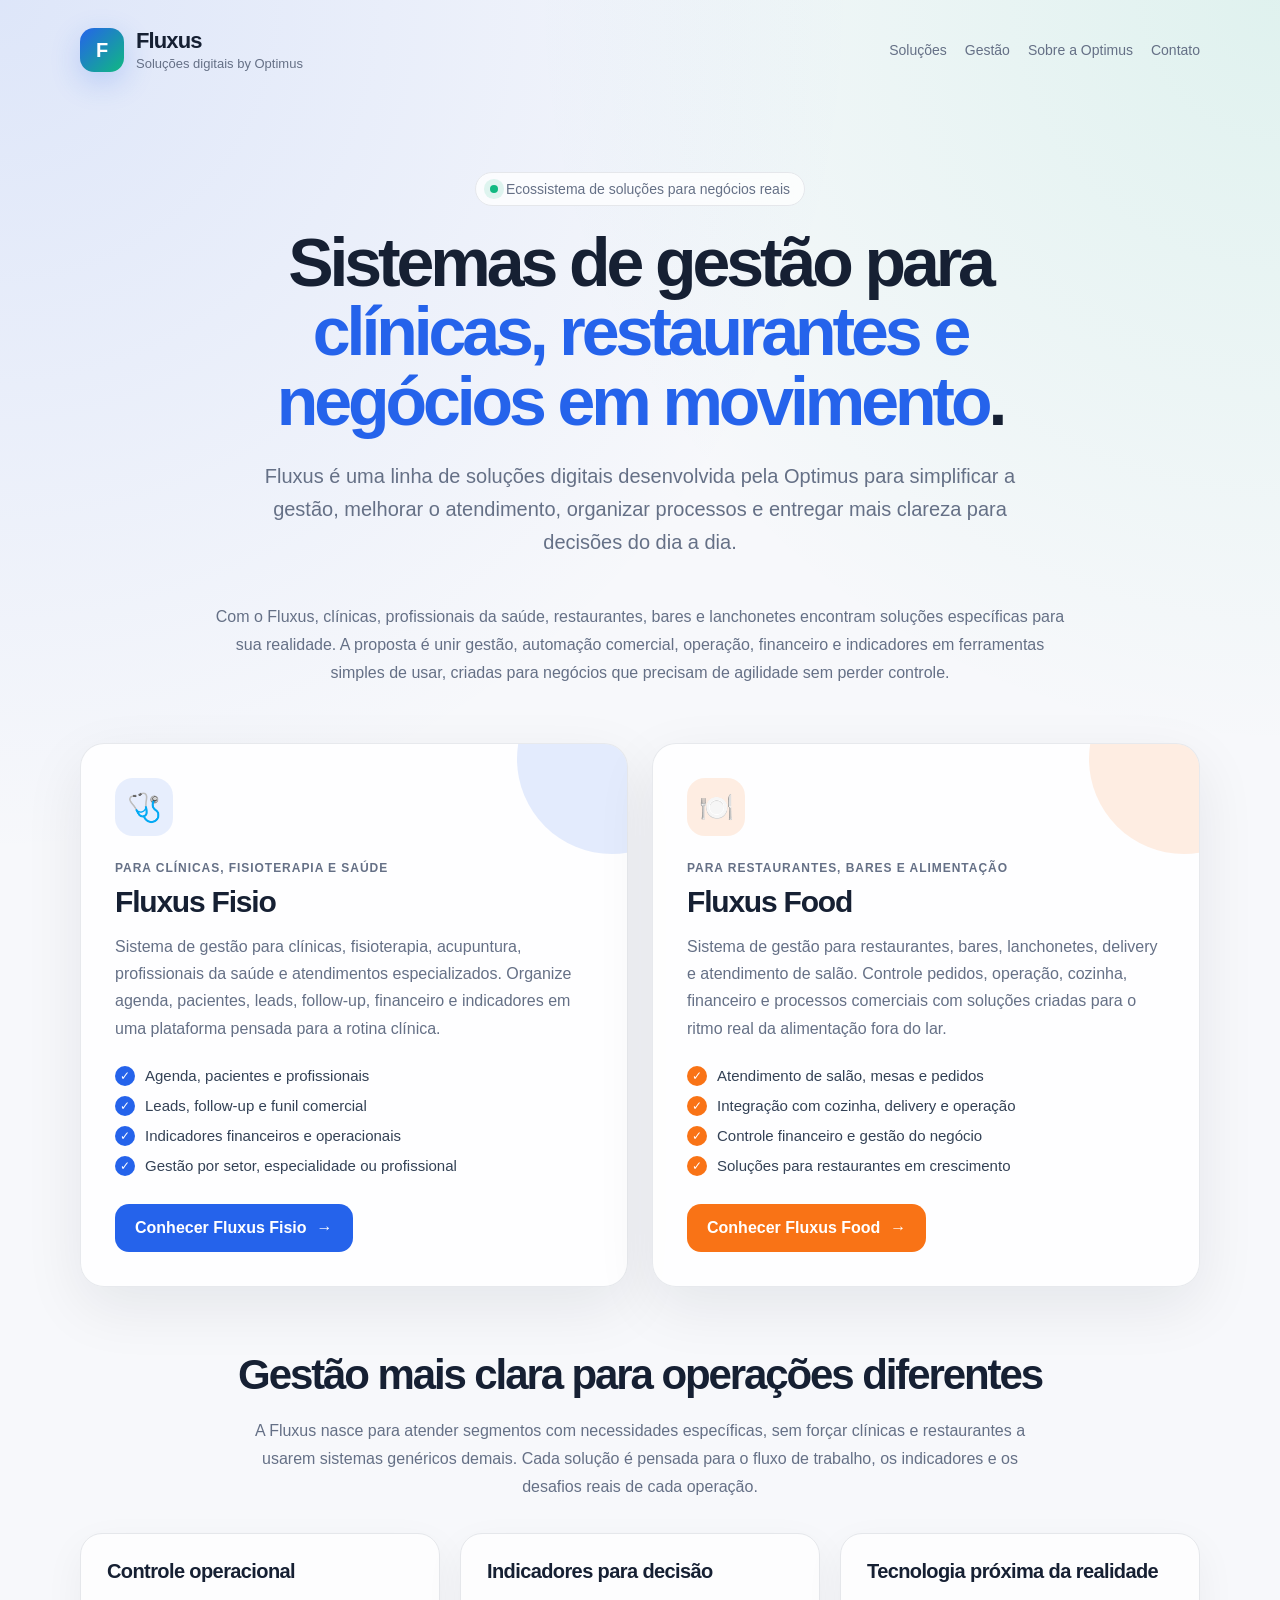
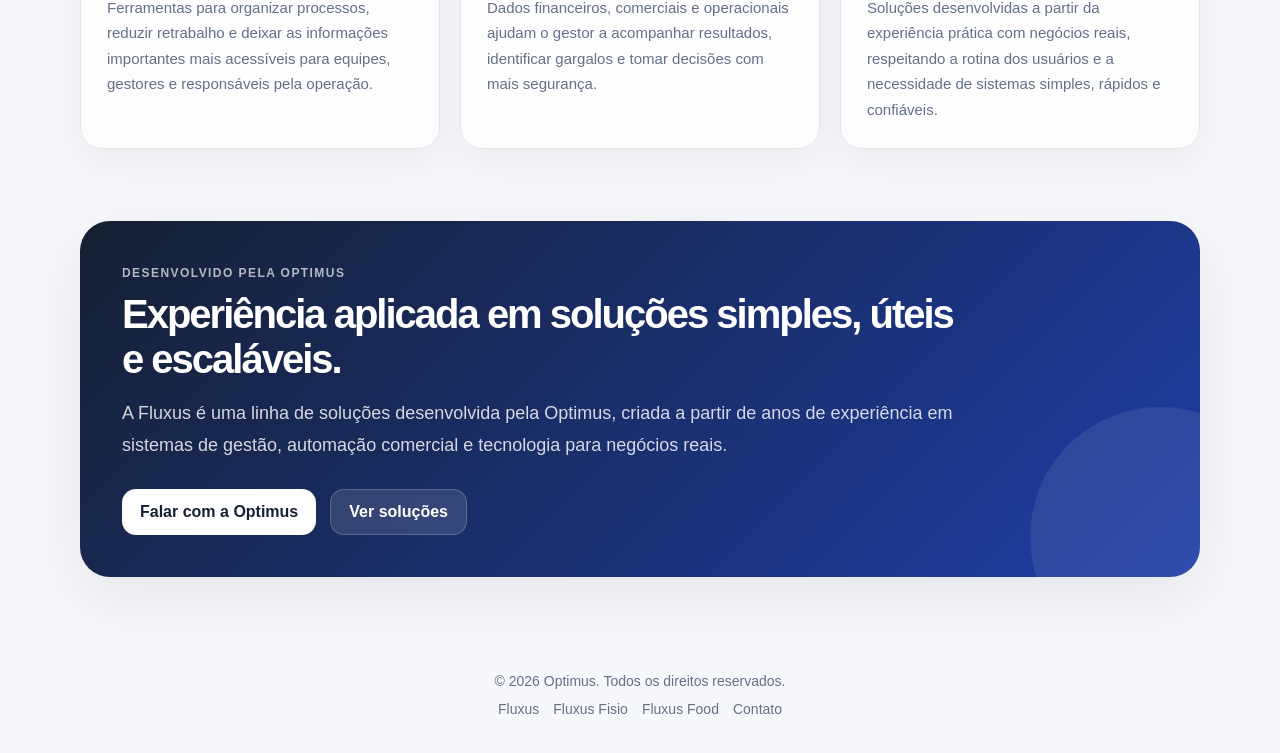
==== index.html @ daccd9c9 "Commit inicial" ====
<!DOCTYPE html>
<html lang="pt-BR">

<head>
    <meta charset="UTF-8" />
    <meta name="viewport" content="width=device-width, initial-scale=1.0" />

    <!-- SEO básico -->
    <title>Fluxus | Sistemas de gestão para clínicas e restaurantes</title>

    <meta name="description"
        content="Fluxus é uma linha de soluções digitais da Optimus para gestão de clínicas, fisioterapia, restaurantes, bares, lanchonetes, atendimento, financeiro e operação." />

    <meta name="keywords"
        content="Fluxus, Optimus, sistema para clínica, sistema para fisioterapia, sistema para restaurante, gestão para clínicas, gestão para restaurantes, software para clínicas, software para restaurantes, automação comercial, sistema de gestão" />

    <meta name="author" content="Optimus" />
    <meta name="robots" content="index, follow, max-image-preview:large" />
    <meta name="googlebot" content="index, follow, max-image-preview:large" />

    <!-- URL canônica -->
    <link rel="canonical" href="https://usefluxus.com.br/" />

    <!-- Idioma/região -->
    <link rel="alternate" hreflang="pt-BR" href="https://usefluxus.com.br/" />
    <link rel="alternate" hreflang="x-default" href="https://usefluxus.com.br/" />

    <!-- Favicons -->
    <link rel="icon" href="/favicon.ico" sizes="any" />
    <link rel="icon" href="/favicon.svg" type="image/svg+xml" />
    <link rel="apple-touch-icon" href="/apple-touch-icon.png" />

    <!-- Performance -->
    <meta name="theme-color" content="#2563eb" />
    <meta name="color-scheme" content="light" />

    <!-- Open Graph / Facebook / WhatsApp / LinkedIn -->
    <meta property="og:type" content="website" />
    <meta property="og:locale" content="pt_BR" />
    <meta property="og:site_name" content="Fluxus" />
    <meta property="og:title" content="Fluxus | Sistemas de gestão para clínicas e restaurantes" />
    <meta property="og:description"
        content="Soluções digitais desenvolvidas pela Optimus para clínicas, fisioterapia, restaurantes e negócios que precisam de controle, agilidade e crescimento." />
    <meta property="og:url" content="https://usefluxus.com.br/" />
    <meta property="og:image" content="https://usefluxus.com.br/assets/fluxus-og.png" />
    <meta property="og:image:alt" content="Fluxus - soluções digitais para gestão de clínicas e restaurantes" />
    <meta property="og:image:width" content="1200" />
    <meta property="og:image:height" content="630" />

    <!-- Twitter/X Card -->
    <meta name="twitter:card" content="summary_large_image" />
    <meta name="twitter:title" content="Fluxus | Gestão para clínicas e restaurantes" />
    <meta name="twitter:description"
        content="Conheça o Fluxus Fisio e o Fluxus Food, soluções digitais da Optimus para gestão, operação, atendimento e controle." />
    <meta name="twitter:image" content="https://usefluxus.com.br/assets/fluxus-og.png" />

    <!-- Dados estruturados: Organization -->
    <script type="application/ld+json">
  {
    "@context": "https://schema.org",
    "@type": "Organization",
    "@id": "https://usefluxus.com.br/#organization",
    "name": "Optimus",
    "alternateName": "Optimus Tecnologia",
    "url": "https://usefluxus.com.br/",
    "logo": "https://usefluxus.com.br/assets/logo-fluxus.png",
    "description": "A Optimus desenvolve soluções digitais de gestão, automação comercial e tecnologia para negócios reais.",
    "brand": {
      "@type": "Brand",
      "name": "Fluxus",
      "url": "https://usefluxus.com.br/"
    },
    "sameAs": [
      "https://optimusinttec.com.br/"
    ],
    "contactPoint": [
      {
        "@type": "ContactPoint",
        "contactType": "Atendimento comercial",
        "email": "contato@optimusinttec.com.br",
        "availableLanguage": ["pt-BR"]
      }
    ]
  }
  </script>

    <!-- Dados estruturados: WebSite -->
    <script type="application/ld+json">
  {
    "@context": "https://schema.org",
    "@type": "WebSite",
    "@id": "https://usefluxus.com.br/#website",
    "name": "Fluxus",
    "url": "https://usefluxus.com.br/",
    "publisher": {
      "@id": "https://usefluxus.com.br/#organization"
    },
    "inLanguage": "pt-BR",
    "description": "Fluxus é uma linha de soluções digitais para gestão de clínicas, fisioterapia, restaurantes e negócios de alimentação."
  }
  </script>

    <!-- Dados estruturados: WebPage -->
    <script type="application/ld+json">
  {
    "@context": "https://schema.org",
    "@type": "WebPage",
    "@id": "https://usefluxus.com.br/#webpage",
    "url": "https://usefluxus.com.br/",
    "name": "Fluxus | Sistemas de gestão para clínicas e restaurantes",
    "isPartOf": {
      "@id": "https://usefluxus.com.br/#website"
    },
    "about": {
      "@id": "https://usefluxus.com.br/#organization"
    },
    "primaryImageOfPage": {
      "@type": "ImageObject",
      "url": "https://usefluxus.com.br/assets/fluxus-og.png"
    },
    "description": "Página principal da Fluxus, linha de soluções digitais da Optimus para clínicas, fisioterapia, restaurantes, bares e lanchonetes.",
    "inLanguage": "pt-BR"
  }
  </script>

    <!-- Dados estruturados: Lista de soluções -->
    <script type="application/ld+json">
  {
    "@context": "https://schema.org",
    "@type": "ItemList",
    "@id": "https://usefluxus.com.br/#solutions",
    "name": "Soluções Fluxus",
    "description": "Soluções digitais da Fluxus para clínicas, profissionais da saúde, restaurantes e negócios de alimentação.",
    "itemListElement": [
      {
        "@type": "ListItem",
        "position": 1,
        "name": "Fluxus Fisio",
        "url": "https://fisio.usefluxus.com.br/",
        "description": "Sistema de gestão para clínicas, fisioterapia, acupuntura, profissionais da saúde, agenda, pacientes, leads e financeiro."
      },
      {
        "@type": "ListItem",
        "position": 2,
        "name": "Fluxus Food",
        "url": "https://food.usefluxus.com.br/",
        "description": "Sistema de gestão para restaurantes, bares, lanchonetes, delivery, atendimento de salão, cozinha, pedidos e financeiro."
      }
    ]
  }
  </script>

    <!-- Dados estruturados: SoftwareApplication / Fluxus Fisio -->
    <script type="application/ld+json">
  {
    "@context": "https://schema.org",
    "@type": "SoftwareApplication",
    "@id": "https://fisio.usefluxus.com.br/#software",
    "name": "Fluxus Fisio",
    "applicationCategory": "BusinessApplication",
    "operatingSystem": "Web",
    "url": "https://fisio.usefluxus.com.br/",
    "description": "Software de gestão para clínicas, fisioterapia, acupuntura, profissionais da saúde, agenda, pacientes, leads, follow-up, financeiro e indicadores.",
    "publisher": {
      "@id": "https://usefluxus.com.br/#organization"
    },
    "offers": {
      "@type": "Offer",
      "category": "SaaS",
      "availability": "https://schema.org/OnlineOnly"
    }
  }
  </script>

    <!-- Dados estruturados: SoftwareApplication / Fluxus Food -->
    <script type="application/ld+json">
  {
    "@context": "https://schema.org",
    "@type": "SoftwareApplication",
    "@id": "https://food.usefluxus.com.br/#software",
    "name": "Fluxus Food",
    "applicationCategory": "BusinessApplication",
    "operatingSystem": "Web",
    "url": "https://food.usefluxus.com.br/",
    "description": "Software de gestão para restaurantes, bares, lanchonetes, delivery, atendimento de salão, pedidos, cozinha, operação e controle financeiro.",
    "publisher": {
      "@id": "https://usefluxus.com.br/#organization"
    },
    "offers": {
      "@type": "Offer",
      "category": "SaaS",
      "availability": "https://schema.org/OnlineOnly"
    }
  }
  </script>

    <!-- Dados estruturados: Breadcrumb -->
    <script type="application/ld+json">
  {
    "@context": "https://schema.org",
    "@type": "BreadcrumbList",
    "@id": "https://usefluxus.com.br/#breadcrumb",
    "itemListElement": [
      {
        "@type": "ListItem",
        "position": 1,
        "name": "Fluxus",
        "item": "https://usefluxus.com.br/"
      }
    ]
  }
  </script>

    <link rel="stylesheet" href="assets/styles.css" />
</head>

<body>
    <a class="skip-link" href="#conteudo-principal">
        Ir para o conteúdo principal
    </a>

    <header class="page">
        <nav class="navbar" aria-label="Menu principal">
            <a href="https://usefluxus.com.br/" class="brand" aria-label="Página inicial Fluxus">
                <div class="brand-mark" aria-hidden="true">F</div>

                <div class="brand-text">
                    <strong>Fluxus</strong>
                    <span>Soluções digitais by Optimus</span>
                </div>
            </a>

            <div class="nav-links">
                <a href="#solucoes">Soluções</a>
                <a href="#gestao">Gestão</a>
                <a href="#optimus">Sobre a Optimus</a>
                <a href="#contato">Contato</a>
            </div>
        </nav>
    </header>

    <main id="conteudo-principal">
        <section class="hero page fade-in" aria-labelledby="titulo-principal">
            <div class="badge">
                <span class="badge-dot" aria-hidden="true"></span>
                Ecossistema de soluções para negócios reais
            </div>

            <h1 id="titulo-principal">
                Sistemas de gestão para <span>clínicas, restaurantes e negócios em movimento</span>.
            </h1>

            <p>
                Fluxus é uma linha de soluções digitais desenvolvida pela Optimus para
                simplificar a gestão, melhorar o atendimento, organizar processos e
                entregar mais clareza para decisões do dia a dia.
            </p>
        </section>

        <section class="page seo-intro" aria-label="Resumo das soluções Fluxus">
            <p>
                Com o Fluxus, clínicas, profissionais da saúde, restaurantes, bares e
                lanchonetes encontram soluções específicas para sua realidade. A proposta
                é unir gestão, automação comercial, operação, financeiro e indicadores em
                ferramentas simples de usar, criadas para negócios que precisam de
                agilidade sem perder controle.
            </p>
        </section>

        <section id="solucoes" class="solutions page" aria-labelledby="titulo-solucoes">
            <h2 id="titulo-solucoes" class="visually-hidden">
                Soluções Fluxus para clínicas e restaurantes
            </h2>

            <article class="solution-card fisio fade-in" aria-labelledby="titulo-fisio">
                <div class="solution-icon" aria-hidden="true">🩺</div>

                <small>Para clínicas, fisioterapia e saúde</small>

                <h2 id="titulo-fisio">Fluxus Fisio</h2>

                <p>
                    Sistema de gestão para clínicas, fisioterapia, acupuntura,
                    profissionais da saúde e atendimentos especializados. Organize
                    agenda, pacientes, leads, follow-up, financeiro e indicadores em uma
                    plataforma pensada para a rotina clínica.
                </p>

                <div class="features" aria-label="Recursos do Fluxus Fisio">
                    <div class="feature">
                        <span class="check" aria-hidden="true">✓</span>
                        Agenda, pacientes e profissionais
                    </div>

                    <div class="feature">
                        <span class="check" aria-hidden="true">✓</span>
                        Leads, follow-up e funil comercial
                    </div>

                    <div class="feature">
                        <span class="check" aria-hidden="true">✓</span>
                        Indicadores financeiros e operacionais
                    </div>

                    <div class="feature">
                        <span class="check" aria-hidden="true">✓</span>
                        Gestão por setor, especialidade ou profissional
                    </div>
                </div>

                <a class="button fisio-button" href="https://fisio.usefluxus.com.br/"
                    aria-label="Conhecer o Fluxus Fisio, sistema de gestão para clínicas">
                    Conhecer Fluxus Fisio
                    <span aria-hidden="true">→</span>
                </a>
            </article>

            <article class="solution-card food fade-in" aria-labelledby="titulo-food">
                <div class="solution-icon" aria-hidden="true">🍽️</div>

                <small>Para restaurantes, bares e alimentação</small>

                <h2 id="titulo-food">Fluxus Food</h2>

                <p>
                    Sistema de gestão para restaurantes, bares, lanchonetes, delivery e
                    atendimento de salão. Controle pedidos, operação, cozinha, financeiro e
                    processos comerciais com soluções criadas para o ritmo real da
                    alimentação fora do lar.
                </p>

                <div class="features" aria-label="Recursos do Fluxus Food">
                    <div class="feature">
                        <span class="check" aria-hidden="true">✓</span>
                        Atendimento de salão, mesas e pedidos
                    </div>

                    <div class="feature">
                        <span class="check" aria-hidden="true">✓</span>
                        Integração com cozinha, delivery e operação
                    </div>

                    <div class="feature">
                        <span class="check" aria-hidden="true">✓</span>
                        Controle financeiro e gestão do negócio
                    </div>

                    <div class="feature">
                        <span class="check" aria-hidden="true">✓</span>
                        Soluções para restaurantes em crescimento
                    </div>
                </div>

                <a class="button food-button" href="https://food.usefluxus.com.br/"
                    aria-label="Conhecer o Fluxus Food, sistema de gestão para restaurantes">
                    Conhecer Fluxus Food
                    <span aria-hidden="true">→</span>
                </a>
            </article>
        </section>

        <section id="gestao" class="content-section page" aria-labelledby="titulo-gestao">
            <h2 id="titulo-gestao" class="section-title">
                Gestão mais clara para operações diferentes
            </h2>

            <p class="section-lead">
                A Fluxus nasce para atender segmentos com necessidades específicas, sem
                forçar clínicas e restaurantes a usarem sistemas genéricos demais. Cada
                solução é pensada para o fluxo de trabalho, os indicadores e os desafios
                reais de cada operação.
            </p>

            <div class="content-grid">
                <article class="content-card fade-in">
                    <h3>Controle operacional</h3>
                    <p>
                        Ferramentas para organizar processos, reduzir retrabalho e deixar as
                        informações importantes mais acessíveis para equipes, gestores e
                        responsáveis pela operação.
                    </p>
                </article>

                <article class="content-card fade-in">
                    <h3>Indicadores para decisão</h3>
                    <p>
                        Dados financeiros, comerciais e operacionais ajudam o gestor a
                        acompanhar resultados, identificar gargalos e tomar decisões com
                        mais segurança.
                    </p>
                </article>

                <article class="content-card fade-in">
                    <h3>Tecnologia próxima da realidade</h3>
                    <p>
                        Soluções desenvolvidas a partir da experiência prática com negócios
                        reais, respeitando a rotina dos usuários e a necessidade de sistemas
                        simples, rápidos e confiáveis.
                    </p>
                </article>
            </div>
        </section>

        <section id="optimus" class="institutional page fade-in" aria-labelledby="titulo-optimus">
            <div class="institutional-content">
                <small>Desenvolvido pela Optimus</small>

                <h2 id="titulo-optimus">
                    Experiência aplicada em soluções simples, úteis e escaláveis.
                </h2>

                <p>
                    A Fluxus é uma linha de soluções desenvolvida pela Optimus, criada a
                    partir de anos de experiência em sistemas de gestão, automação
                    comercial e tecnologia para negócios reais.
                </p>

                <div id="contato" class="contact-strip">
                    <a class="contact-button" href="mailto:contato@optimusinttec.com.br"
                        aria-label="Entrar em contato com a Optimus por e-mail">
                        Falar com a Optimus
                    </a>

                    <a class="contact-button secondary" href="#solucoes" aria-label="Ver soluções Fluxus">
                        Ver soluções
                    </a>
                </div>
            </div>
        </section>
    </main>

    <footer class="page">
        <p>
            © <span id="year">2026</span> Optimus. Todos os direitos reservados.
        </p>

        <nav class="footer-links" aria-label="Links de rodapé">
            <a href="https://usefluxus.com.br/">Fluxus</a>
            <a href="https://fisio.usefluxus.com.br/">Fluxus Fisio</a>
            <a href="https://food.usefluxus.com.br/">Fluxus Food</a>
            <a href="mailto:contato@optimusinttec.com.br">Contato</a>
        </nav>
    </footer>

    <script>
        document.getElementById("year").textContent = new Date().getFullYear();

        const observer = new IntersectionObserver(
            function (entries) {
                entries.forEach(function (entry) {
                    if (entry.isIntersecting) {
                        entry.target.classList.add("visible");
                    }
                });
            },
            {
                threshold: 0.15
            }
        );

        document.querySelectorAll(".fade-in").forEach(function (element) {
            observer.observe(element);
        });
    </script>
</body>

</html>
---- assets/styles.css ----
:root {
    --bg: #f7f8fb;
    --bg-soft: #ffffff;
    --text: #162033;
    --muted: #657086;
    --primary: #2563eb;
    --primary-dark: #1e40af;
    --secondary: #10b981;
    --food: #f97316;
    --border: #e5e7eb;
    --shadow: 0 20px 60px rgba(15, 23, 42, 0.08);
    --radius: 24px;
}

* {
    box-sizing: border-box;
    margin: 0;
    padding: 0;
}

html {
    scroll-behavior: smooth;
}

body {
    min-height: 100vh;
    font-family: Arial, Helvetica, sans-serif;
    background:
        radial-gradient(circle at top left, rgba(37, 99, 235, 0.12), transparent 32%),
        radial-gradient(circle at top right, rgba(16, 185, 129, 0.10), transparent 28%),
        var(--bg);
    color: var(--text);
}

a {
    color: inherit;
    text-decoration: none;
}

img {
    max-width: 100%;
    height: auto;
}

.page {
    width: min(1120px, calc(100% - 32px));
    margin: 0 auto;
}

.skip-link {
    position: absolute;
    top: -100px;
    left: 16px;
    background: var(--primary);
    color: white;
    padding: 10px 14px;
    border-radius: 10px;
    z-index: 100;
    transition: top 0.2s ease;
}

.skip-link:focus {
    top: 16px;
}

header {
    padding: 28px 0;
}

.navbar {
    display: flex;
    align-items: center;
    justify-content: space-between;
    gap: 24px;
}

.brand {
    display: flex;
    align-items: center;
    gap: 12px;
}

.brand-mark {
    width: 44px;
    height: 44px;
    border-radius: 14px;
    background: linear-gradient(135deg, var(--primary), var(--secondary));
    display: grid;
    place-items: center;
    color: white;
    font-weight: 800;
    font-size: 20px;
    box-shadow: 0 10px 30px rgba(37, 99, 235, 0.22);
    flex: 0 0 auto;
}

.brand-text strong {
    display: block;
    font-size: 22px;
    letter-spacing: -0.04em;
}

.brand-text span {
    color: var(--muted);
    font-size: 13px;
}

.nav-links {
    display: flex;
    align-items: center;
    gap: 18px;
    color: var(--muted);
    font-size: 14px;
}

.nav-links a {
    transition: color 0.2s ease;
}

.nav-links a:hover,
.nav-links a:focus {
    color: var(--primary);
}

.hero {
    padding: 72px 0 44px;
    text-align: center;
}

.badge {
    display: inline-flex;
    align-items: center;
    gap: 8px;
    padding: 8px 14px;
    margin-bottom: 22px;
    border: 1px solid var(--border);
    border-radius: 999px;
    background: rgba(255, 255, 255, 0.75);
    color: var(--muted);
    font-size: 14px;
    backdrop-filter: blur(12px);
}

.badge-dot {
    width: 8px;
    height: 8px;
    border-radius: 999px;
    background: var(--secondary);
    box-shadow: 0 0 0 6px rgba(16, 185, 129, 0.12);
}

.hero h1 {
    max-width: 900px;
    margin: 0 auto;
    font-size: clamp(38px, 6vw, 68px);
    line-height: 1.02;
    letter-spacing: -0.06em;
}

.hero h1 span {
    color: var(--primary);
}

.hero p {
    max-width: 760px;
    margin: 24px auto 0;
    color: var(--muted);
    font-size: clamp(17px, 2vw, 20px);
    line-height: 1.65;
}

.seo-intro {
    max-width: 860px;
    margin: 0 auto;
    padding: 0 0 24px;
    text-align: center;
    color: var(--muted);
    line-height: 1.75;
    font-size: 16px;
}

.solutions {
    display: grid;
    grid-template-columns: repeat(2, minmax(0, 1fr));
    gap: 24px;
    padding: 32px 0 64px;
}

.visually-hidden {
    position: absolute;
    left: -9999px;
}

.solution-card {
    position: relative;
    overflow: hidden;
    padding: 34px;
    border-radius: var(--radius);
    background: rgba(255, 255, 255, 0.86);
    border: 1px solid rgba(229, 231, 235, 0.9);
    box-shadow: var(--shadow);
    transition:
        transform 0.25s ease,
        box-shadow 0.25s ease,
        border-color 0.25s ease;
}

.solution-card:hover {
    transform: translateY(-6px);
    box-shadow: 0 26px 70px rgba(15, 23, 42, 0.12);
    border-color: rgba(37, 99, 235, 0.32);
}

.solution-card::after {
    content: "";
    position: absolute;
    top: -80px;
    right: -80px;
    width: 190px;
    height: 190px;
    border-radius: 50%;
    opacity: 0.12;
}

.solution-card.fisio::after {
    background: var(--primary);
}

.solution-card.food::after {
    background: var(--food);
}

.solution-icon {
    width: 58px;
    height: 58px;
    border-radius: 18px;
    display: grid;
    place-items: center;
    font-size: 28px;
    margin-bottom: 22px;
}

.fisio .solution-icon {
    background: rgba(37, 99, 235, 0.10);
}

.food .solution-icon {
    background: rgba(249, 115, 22, 0.12);
}

.solution-card small {
    display: inline-block;
    margin-bottom: 10px;
    color: var(--muted);
    font-weight: 700;
    text-transform: uppercase;
    letter-spacing: 0.08em;
    font-size: 12px;
}

.solution-card h2 {
    font-size: 30px;
    letter-spacing: -0.04em;
    margin-bottom: 14px;
}

.solution-card p {
    color: var(--muted);
    line-height: 1.7;
    font-size: 16px;
    margin-bottom: 24px;
}

.features {
    display: grid;
    gap: 10px;
    margin-bottom: 28px;
}

.feature {
    display: flex;
    align-items: center;
    gap: 10px;
    color: #334155;
    font-size: 15px;
}

.check {
    width: 20px;
    height: 20px;
    border-radius: 999px;
    display: grid;
    place-items: center;
    color: white;
    font-size: 12px;
    flex: 0 0 auto;
}

.fisio .check {
    background: var(--primary);
}

.food .check {
    background: var(--food);
}

.button {
    display: inline-flex;
    align-items: center;
    justify-content: center;
    gap: 10px;
    min-height: 48px;
    padding: 0 20px;
    border-radius: 14px;
    border: none;
    color: white;
    font-weight: 700;
    cursor: pointer;
    transition:
        transform 0.2s ease,
        filter 0.2s ease;
}

.button:hover,
.button:focus {
    transform: translateX(3px);
    filter: brightness(0.96);
}

.button.fisio-button {
    background: var(--primary);
}

.button.food-button {
    background: var(--food);
}

.content-section {
    padding: 0 0 72px;
}

.section-title {
    text-align: center;
    font-size: clamp(28px, 4vw, 42px);
    letter-spacing: -0.05em;
    margin-bottom: 18px;
}

.section-lead {
    max-width: 780px;
    margin: 0 auto 32px;
    text-align: center;
    color: var(--muted);
    line-height: 1.75;
}

.content-grid {
    display: grid;
    grid-template-columns: repeat(3, minmax(0, 1fr));
    gap: 20px;
}

.content-card {
    background: rgba(255, 255, 255, 0.78);
    border: 1px solid var(--border);
    border-radius: 22px;
    padding: 26px;
    box-shadow: 0 14px 40px rgba(15, 23, 42, 0.05);
}

.content-card h3 {
    font-size: 20px;
    letter-spacing: -0.03em;
    margin-bottom: 12px;
}

.content-card p {
    color: var(--muted);
    line-height: 1.7;
    font-size: 15px;
}

.institutional {
    margin-bottom: 72px;
    border-radius: 30px;
    padding: 42px;
    background:
        linear-gradient(135deg, rgba(22, 32, 51, 0.96), rgba(30, 64, 175, 0.92)),
        #162033;
    color: white;
    box-shadow: var(--shadow);
    overflow: hidden;
    position: relative;
}

.institutional::before {
    content: "";
    position: absolute;
    right: -90px;
    bottom: -90px;
    width: 260px;
    height: 260px;
    border-radius: 50%;
    background: rgba(255, 255, 255, 0.08);
}

.institutional-content {
    position: relative;
    max-width: 860px;
}

.institutional small {
    display: inline-block;
    margin-bottom: 12px;
    color: rgba(255, 255, 255, 0.68);
    text-transform: uppercase;
    font-size: 12px;
    letter-spacing: 0.12em;
    font-weight: 700;
}

.institutional h2 {
    font-size: clamp(26px, 4vw, 40px);
    letter-spacing: -0.05em;
    margin-bottom: 16px;
}

.institutional p {
    color: rgba(255, 255, 255, 0.82);
    line-height: 1.75;
    font-size: 18px;
}

.contact-strip {
    margin-top: 28px;
    display: flex;
    flex-wrap: wrap;
    gap: 14px;
}

.contact-button {
    display: inline-flex;
    align-items: center;
    justify-content: center;
    min-height: 46px;
    padding: 0 18px;
    border-radius: 14px;
    background: white;
    color: #162033;
    font-weight: 700;
    transition:
        transform 0.2s ease,
        opacity 0.2s ease;
}

.contact-button:hover,
.contact-button:focus {
    transform: translateY(-2px);
    opacity: 0.92;
}

.contact-button.secondary {
    background: rgba(255, 255, 255, 0.12);
    color: white;
    border: 1px solid rgba(255, 255, 255, 0.20);
}

footer {
    padding: 24px 0 36px;
    color: var(--muted);
    font-size: 14px;
    text-align: center;
}

.footer-links {
    display: flex;
    flex-wrap: wrap;
    justify-content: center;
    gap: 14px;
    margin-top: 12px;
}

.footer-links a {
    color: var(--muted);
}

.footer-links a:hover,
.footer-links a:focus {
    color: var(--primary);
}

.fade-in {
    opacity: 0;
    transform: translateY(18px);
    transition:
        opacity 0.6s ease,
        transform 0.6s ease;
}

.fade-in.visible {
    opacity: 1;
    transform: translateY(0);
}

@media (prefers-reduced-motion: reduce) {
    html {
        scroll-behavior: auto;
    }

    .fade-in {
        opacity: 1;
        transform: none;
        transition: none;
    }

    .solution-card,
    .button,
    .contact-button {
        transition: none;
    }
}

@media (max-width: 900px) {
    .content-grid {
        grid-template-columns: 1fr;
    }
}

@media (max-width: 760px) {
    .navbar {
        align-items: flex-start;
    }

    .nav-links {
        display: none;
    }

    .hero {
        padding-top: 46px;
    }

    .solutions {
        grid-template-columns: 1fr;
        padding-bottom: 44px;
    }

    .solution-card {
        padding: 28px;
    }

    .institutional {
        padding: 32px 26px;
        margin-bottom: 42px;
    }
}
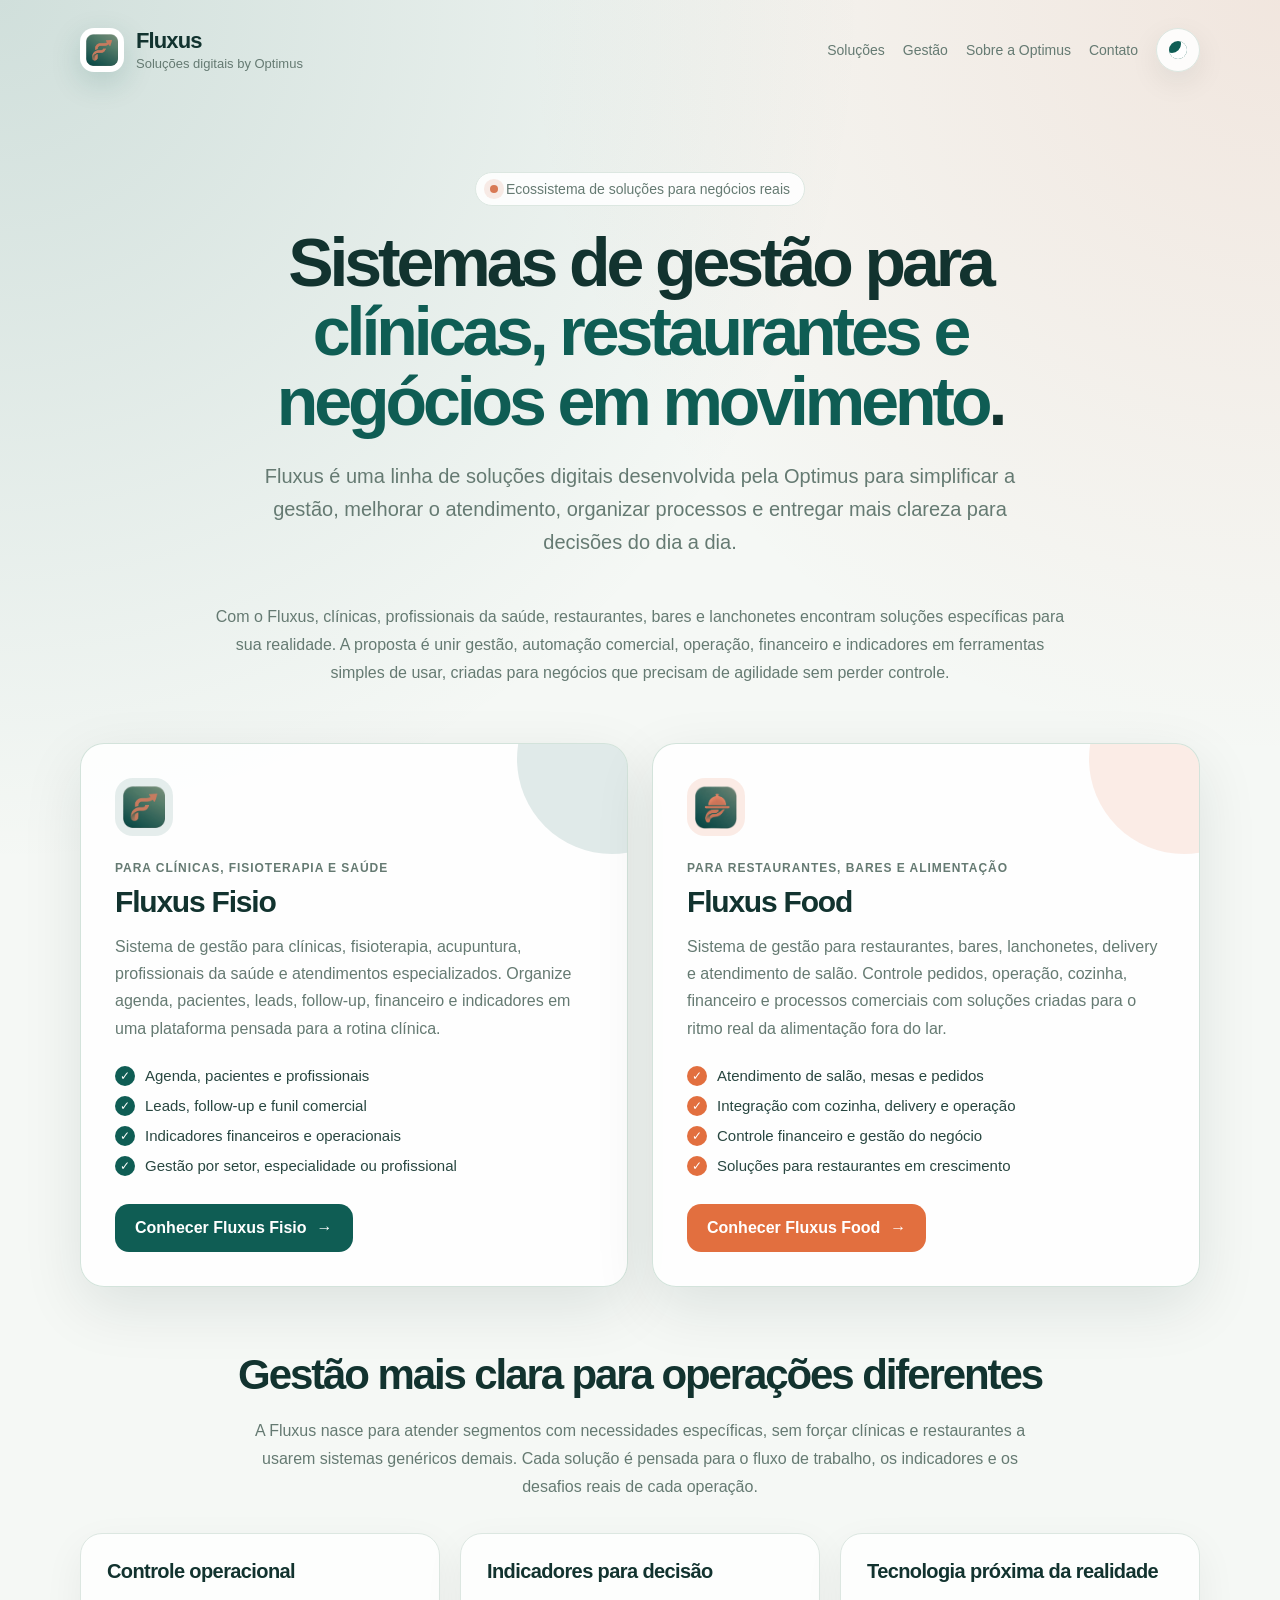
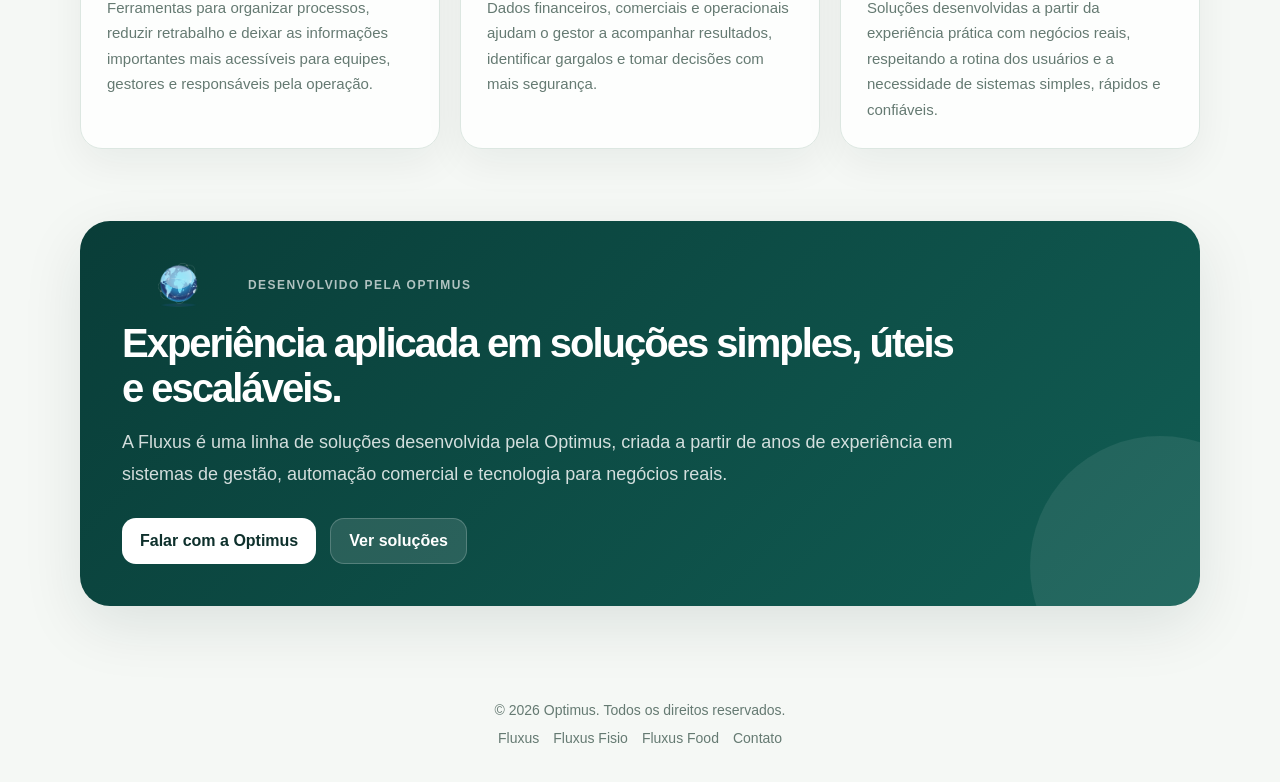
==== commit 18dcea7a: "feat: Tema oficial" ====
--- a/index.html
+++ b/index.html
@@ -19,20 +19,19 @@
     <meta name="googlebot" content="index, follow, max-image-preview:large" />
 
     <!-- URL canônica -->
-    <link rel="canonical" href="https://usefluxus.com.br/" />
+    <link rel="canonical" href="https://www.usefluxus.com.br/" />
 
     <!-- Idioma/região -->
-    <link rel="alternate" hreflang="pt-BR" href="https://usefluxus.com.br/" />
-    <link rel="alternate" hreflang="x-default" href="https://usefluxus.com.br/" />
+    <link rel="alternate" hreflang="pt-BR" href="https://www.usefluxus.com.br/" />
+    <link rel="alternate" hreflang="x-default" href="https://www.usefluxus.com.br/" />
 
     <!-- Favicons -->
-    <link rel="icon" href="/favicon.ico" sizes="any" />
-    <link rel="icon" href="/favicon.svg" type="image/svg+xml" />
-    <link rel="apple-touch-icon" href="/apple-touch-icon.png" />
+    <link rel="icon" href="/assets/favicon.png" sizes="any" />
+    <link rel="apple-touch-icon" href="/assets/apple-touch-icon.png" />
 
     <!-- Performance -->
-    <meta name="theme-color" content="#2563eb" />
-    <meta name="color-scheme" content="light" />
+    <meta name="theme-color" content="#0f5d54" />
+    <meta name="color-scheme" content="light dark" />
 
     <!-- Open Graph / Facebook / WhatsApp / LinkedIn -->
     <meta property="og:type" content="website" />
@@ -41,8 +40,8 @@
     <meta property="og:title" content="Fluxus | Sistemas de gestão para clínicas e restaurantes" />
     <meta property="og:description"
         content="Soluções digitais desenvolvidas pela Optimus para clínicas, fisioterapia, restaurantes e negócios que precisam de controle, agilidade e crescimento." />
-    <meta property="og:url" content="https://usefluxus.com.br/" />
-    <meta property="og:image" content="https://usefluxus.com.br/assets/fluxus-og.png" />
+    <meta property="og:url" content="https://www.usefluxus.com.br/" />
+    <meta property="og:image" content="https://www.usefluxus.com.br/assets/fluxus-og.png" />
     <meta property="og:image:alt" content="Fluxus - soluções digitais para gestão de clínicas e restaurantes" />
     <meta property="og:image:width" content="1200" />
     <meta property="og:image:height" content="630" />
@@ -52,32 +51,32 @@
     <meta name="twitter:title" content="Fluxus | Gestão para clínicas e restaurantes" />
     <meta name="twitter:description"
         content="Conheça o Fluxus Fisio e o Fluxus Food, soluções digitais da Optimus para gestão, operação, atendimento e controle." />
-    <meta name="twitter:image" content="https://usefluxus.com.br/assets/fluxus-og.png" />
+    <meta name="twitter:image" content="https://www.usefluxus.com.br/assets/fluxus-og.png" />
 
     <!-- Dados estruturados: Organization -->
     <script type="application/ld+json">
   {
     "@context": "https://schema.org",
     "@type": "Organization",
-    "@id": "https://usefluxus.com.br/#organization",
+    "@id": "https://www.usefluxus.com.br/#organization",
     "name": "Optimus",
     "alternateName": "Optimus Tecnologia",
-    "url": "https://usefluxus.com.br/",
-    "logo": "https://usefluxus.com.br/assets/logo-fluxus.png",
+    "url": "https://www.usefluxus.com.br/",
+    "logo": "https://www.usefluxus.com.br/assets/fluxus-og.png",
     "description": "A Optimus desenvolve soluções digitais de gestão, automação comercial e tecnologia para negócios reais.",
     "brand": {
       "@type": "Brand",
       "name": "Fluxus",
-      "url": "https://usefluxus.com.br/"
+      "url": "https://www.usefluxus.com.br/"
     },
     "sameAs": [
-      "https://optimusinttec.com.br/"
+      "https://www.optimusinttec.com.br/"
     ],
     "contactPoint": [
       {
         "@type": "ContactPoint",
         "contactType": "Atendimento comercial",
-        "email": "contato@optimusinttec.com.br",
+        "email": "optimus.int.tec@gmail.com",
         "availableLanguage": ["pt-BR"]
       }
     ]
@@ -89,11 +88,11 @@
   {
     "@context": "https://schema.org",
     "@type": "WebSite",
-    "@id": "https://usefluxus.com.br/#website",
+    "@id": "https://www.usefluxus.com.br/#website",
     "name": "Fluxus",
-    "url": "https://usefluxus.com.br/",
+    "url": "https://www.usefluxus.com.br/",
     "publisher": {
-      "@id": "https://usefluxus.com.br/#organization"
+      "@id": "https://www.usefluxus.com.br/#organization"
     },
     "inLanguage": "pt-BR",
     "description": "Fluxus é uma linha de soluções digitais para gestão de clínicas, fisioterapia, restaurantes e negócios de alimentação."
@@ -105,18 +104,18 @@
   {
     "@context": "https://schema.org",
     "@type": "WebPage",
-    "@id": "https://usefluxus.com.br/#webpage",
-    "url": "https://usefluxus.com.br/",
+    "@id": "https://www.usefluxus.com.br/#webpage",
+    "url": "https://www.usefluxus.com.br/",
     "name": "Fluxus | Sistemas de gestão para clínicas e restaurantes",
     "isPartOf": {
-      "@id": "https://usefluxus.com.br/#website"
+      "@id": "https://www.usefluxus.com.br/#website"
     },
     "about": {
-      "@id": "https://usefluxus.com.br/#organization"
+      "@id": "https://www.usefluxus.com.br/#organization"
     },
     "primaryImageOfPage": {
       "@type": "ImageObject",
-      "url": "https://usefluxus.com.br/assets/fluxus-og.png"
+      "url": "https://www.usefluxus.com.br/assets/fluxus-og.png"
     },
     "description": "Página principal da Fluxus, linha de soluções digitais da Optimus para clínicas, fisioterapia, restaurantes, bares e lanchonetes.",
     "inLanguage": "pt-BR"
@@ -128,7 +127,7 @@
   {
     "@context": "https://schema.org",
     "@type": "ItemList",
-    "@id": "https://usefluxus.com.br/#solutions",
+    "@id": "https://www.usefluxus.com.br/#solutions",
     "name": "Soluções Fluxus",
     "description": "Soluções digitais da Fluxus para clínicas, profissionais da saúde, restaurantes e negócios de alimentação.",
     "itemListElement": [
@@ -136,14 +135,16 @@
         "@type": "ListItem",
         "position": 1,
         "name": "Fluxus Fisio",
-        "url": "https://fisio.usefluxus.com.br/",
+        "url": "https://www.fisio.usefluxus.com.br/",
+        "image": "https://www.usefluxus.com.br/assets/fluxus-og.png",
         "description": "Sistema de gestão para clínicas, fisioterapia, acupuntura, profissionais da saúde, agenda, pacientes, leads e financeiro."
       },
       {
         "@type": "ListItem",
         "position": 2,
         "name": "Fluxus Food",
-        "url": "https://food.usefluxus.com.br/",
+        "url": "https://www.food.usefluxus.com.br/",
+        "image": "https://www.usefluxus.com.br/assets/fluxus-food.png",
         "description": "Sistema de gestão para restaurantes, bares, lanchonetes, delivery, atendimento de salão, cozinha, pedidos e financeiro."
       }
     ]
@@ -155,14 +156,15 @@
   {
     "@context": "https://schema.org",
     "@type": "SoftwareApplication",
-    "@id": "https://fisio.usefluxus.com.br/#software",
+    "@id": "https://www.fisio.usefluxus.com.br/#software",
     "name": "Fluxus Fisio",
     "applicationCategory": "BusinessApplication",
     "operatingSystem": "Web",
-    "url": "https://fisio.usefluxus.com.br/",
+    "url": "https://www.fisio.usefluxus.com.br/",
+    "image": "https://www.usefluxus.com.br/assets/fluxus-og.png",
     "description": "Software de gestão para clínicas, fisioterapia, acupuntura, profissionais da saúde, agenda, pacientes, leads, follow-up, financeiro e indicadores.",
     "publisher": {
-      "@id": "https://usefluxus.com.br/#organization"
+      "@id": "https://www.usefluxus.com.br/#organization"
     },
     "offers": {
       "@type": "Offer",
@@ -177,14 +179,15 @@
   {
     "@context": "https://schema.org",
     "@type": "SoftwareApplication",
-    "@id": "https://food.usefluxus.com.br/#software",
+    "@id": "https://www.food.usefluxus.com.br/#software",
     "name": "Fluxus Food",
     "applicationCategory": "BusinessApplication",
     "operatingSystem": "Web",
-    "url": "https://food.usefluxus.com.br/",
+    "url": "https://www.food.usefluxus.com.br/",
+    "image": "https://www.usefluxus.com.br/assets/fluxus-food.png",
     "description": "Software de gestão para restaurantes, bares, lanchonetes, delivery, atendimento de salão, pedidos, cozinha, operação e controle financeiro.",
     "publisher": {
-      "@id": "https://usefluxus.com.br/#organization"
+      "@id": "https://www.usefluxus.com.br/#organization"
     },
     "offers": {
       "@type": "Offer",
@@ -199,17 +202,32 @@
   {
     "@context": "https://schema.org",
     "@type": "BreadcrumbList",
-    "@id": "https://usefluxus.com.br/#breadcrumb",
+    "@id": "https://www.usefluxus.com.br/#breadcrumb",
     "itemListElement": [
       {
         "@type": "ListItem",
         "position": 1,
         "name": "Fluxus",
-        "item": "https://usefluxus.com.br/"
+        "item": "https://www.usefluxus.com.br/"
       }
     ]
   }
   </script>
+
+    <script>
+        (function () {
+            try {
+                var savedTheme = localStorage.getItem("fluxus-theme");
+                var prefersDark = window.matchMedia && window.matchMedia("(prefers-color-scheme: dark)").matches;
+                var theme = savedTheme || (prefersDark ? "dark" : "light");
+
+                document.documentElement.dataset.theme = theme;
+                document.documentElement.style.colorScheme = theme;
+            } catch (error) {
+                document.documentElement.dataset.theme = "light";
+            }
+        })();
+    </script>
 
     <link rel="stylesheet" href="assets/styles.css" />
 </head>
@@ -221,8 +239,10 @@
 
     <header class="page">
         <nav class="navbar" aria-label="Menu principal">
-            <a href="https://usefluxus.com.br/" class="brand" aria-label="Página inicial Fluxus">
-                <div class="brand-mark" aria-hidden="true">F</div>
+            <a href="https://www.usefluxus.com.br/" class="brand" aria-label="Página inicial Fluxus">
+                <div class="brand-mark" aria-hidden="true">
+                    <img src="assets/fluxus-og.png" alt="" />
+                </div>
 
                 <div class="brand-text">
                     <strong>Fluxus</strong>
@@ -230,11 +250,18 @@
                 </div>
             </a>
 
-            <div class="nav-links">
-                <a href="#solucoes">Soluções</a>
-                <a href="#gestao">Gestão</a>
-                <a href="#optimus">Sobre a Optimus</a>
-                <a href="#contato">Contato</a>
+            <div class="nav-actions">
+                <div class="nav-links">
+                    <a href="#solucoes">Soluções</a>
+                    <a href="#gestao">Gestão</a>
+                    <a href="#optimus">Sobre a Optimus</a>
+                    <a href="#contato">Contato</a>
+                </div>
+
+                <button class="theme-toggle" type="button" aria-label="Alternar tema" aria-pressed="false"
+                    data-theme-toggle>
+                    <span class="theme-toggle-icon" aria-hidden="true"></span>
+                </button>
             </div>
         </nav>
     </header>
@@ -273,7 +300,9 @@
             </h2>
 
             <article class="solution-card fisio fade-in" aria-labelledby="titulo-fisio">
-                <div class="solution-icon" aria-hidden="true">🩺</div>
+                <div class="solution-icon" aria-hidden="true">
+                    <img src="assets/fluxus-og.png" alt="" />
+                </div>
 
                 <small>Para clínicas, fisioterapia e saúde</small>
 
@@ -308,7 +337,7 @@
                     </div>
                 </div>
 
-                <a class="button fisio-button" href="https://fisio.usefluxus.com.br/"
+                <a class="button fisio-button" href="https://www.fisio.usefluxus.com.br/"
                     aria-label="Conhecer o Fluxus Fisio, sistema de gestão para clínicas">
                     Conhecer Fluxus Fisio
                     <span aria-hidden="true">→</span>
@@ -316,7 +345,9 @@
             </article>
 
             <article class="solution-card food fade-in" aria-labelledby="titulo-food">
-                <div class="solution-icon" aria-hidden="true">🍽️</div>
+                <div class="solution-icon" aria-hidden="true">
+                    <img src="assets/fluxus-food.png" alt="" />
+                </div>
 
                 <small>Para restaurantes, bares e alimentação</small>
 
@@ -351,7 +382,7 @@
                     </div>
                 </div>
 
-                <a class="button food-button" href="https://food.usefluxus.com.br/"
+                <a class="button food-button" href="https://www.food.usefluxus.com.br/"
                     aria-label="Conhecer o Fluxus Food, sistema de gestão para restaurantes">
                     Conhecer Fluxus Food
                     <span aria-hidden="true">→</span>
@@ -403,7 +434,10 @@
 
         <section id="optimus" class="institutional page fade-in" aria-labelledby="titulo-optimus">
             <div class="institutional-content">
-                <small>Desenvolvido pela Optimus</small>
+                <div class="institutional-brand">
+                    <img src="assets/optimus.png" alt="Optimus" />
+                    <small>Desenvolvido pela Optimus</small>
+                </div>
 
                 <h2 id="titulo-optimus">
                     Experiência aplicada em soluções simples, úteis e escaláveis.
@@ -416,7 +450,7 @@
                 </p>
 
                 <div id="contato" class="contact-strip">
-                    <a class="contact-button" href="mailto:contato@optimusinttec.com.br"
+                    <a class="contact-button" href="mailto:optimus.int.tec@gmail.com"
                         aria-label="Entrar em contato com a Optimus por e-mail">
                         Falar com a Optimus
                     </a>
@@ -435,15 +469,52 @@
         </p>
 
         <nav class="footer-links" aria-label="Links de rodapé">
-            <a href="https://usefluxus.com.br/">Fluxus</a>
-            <a href="https://fisio.usefluxus.com.br/">Fluxus Fisio</a>
-            <a href="https://food.usefluxus.com.br/">Fluxus Food</a>
-            <a href="mailto:contato@optimusinttec.com.br">Contato</a>
+            <a href="https://www.usefluxus.com.br/">Fluxus</a>
+            <a href="https://www.fisio.usefluxus.com.br/">Fluxus Fisio</a>
+            <a href="https://www.food.usefluxus.com.br/">Fluxus Food</a>
+            <a href="mailto:optimus.int.tec@gmail.com">Contato</a>
         </nav>
     </footer>
 
     <script>
         document.getElementById("year").textContent = new Date().getFullYear();
+
+        const themeToggle = document.querySelector("[data-theme-toggle]");
+        const themeColor = document.querySelector('meta[name="theme-color"]');
+        const themeColors = {
+            light: "#0f5d54",
+            dark: "#071f1c"
+        };
+
+        function applyTheme(theme, shouldStore) {
+            document.documentElement.dataset.theme = theme;
+            document.documentElement.style.colorScheme = theme;
+
+            if (themeColor) {
+                themeColor.setAttribute("content", themeColors[theme]);
+            }
+
+            if (themeToggle) {
+                themeToggle.setAttribute("aria-pressed", String(theme === "dark"));
+            }
+
+            if (shouldStore) {
+                try {
+                    localStorage.setItem("fluxus-theme", theme);
+                } catch (error) {
+                    return;
+                }
+            }
+        }
+
+        applyTheme(document.documentElement.dataset.theme || "light", false);
+
+        if (themeToggle) {
+            themeToggle.addEventListener("click", function () {
+                const currentTheme = document.documentElement.dataset.theme === "dark" ? "dark" : "light";
+                applyTheme(currentTheme === "dark" ? "light" : "dark", true);
+            });
+        }
 
         const observer = new IntersectionObserver(
             function (entries) {
--- a/assets/styles.css
+++ b/assets/styles.css
@@ -1,15 +1,60 @@
 :root {
-    --bg: #f7f8fb;
-    --bg-soft: #ffffff;
-    --text: #162033;
-    --muted: #657086;
-    --primary: #2563eb;
-    --primary-dark: #1e40af;
-    --secondary: #10b981;
-    --food: #f97316;
-    --border: #e5e7eb;
-    --shadow: 0 20px 60px rgba(15, 23, 42, 0.08);
+    color-scheme: light;
+    --bg: #f5f8f5;
+    --bg-soft: #fffdf9;
+    --surface: rgba(255, 255, 255, 0.86);
+    --surface-strong: #ffffff;
+    --text: #12332f;
+    --muted: #657a72;
+    --primary: #0f5d54;
+    --primary-dark: #0a413b;
+    --secondary: #d87955;
+    --food: #e26f3f;
+    --border: #dce7e1;
+    --card-border: rgba(207, 224, 216, 0.9);
+    --feature-text: #284640;
+    --button-text: #ffffff;
+    --check-text: #ffffff;
+    --hero-glow-primary: rgba(15, 93, 84, 0.16);
+    --hero-glow-secondary: rgba(216, 121, 85, 0.14);
+    --brand-shadow: 0 10px 30px rgba(15, 93, 84, 0.18);
+    --shadow: 0 20px 60px rgba(7, 39, 35, 0.10);
+    --institutional-start: rgba(9, 61, 56, 0.96);
+    --institutional-end: rgba(18, 96, 86, 0.92);
+    --institutional-solid: #093d38;
+    --icon-bg-fisio: rgba(15, 93, 84, 0.10);
+    --icon-bg-food: rgba(226, 111, 63, 0.13);
+    --contact-text: #0e302c;
     --radius: 24px;
+}
+
+[data-theme="dark"] {
+    color-scheme: dark;
+    --bg: #061d1a;
+    --bg-soft: #0b2925;
+    --surface: rgba(13, 49, 44, 0.84);
+    --surface-strong: #123a35;
+    --text: #edf8f2;
+    --muted: #a8beb6;
+    --primary: #62b6a7;
+    --primary-dark: #8ed0c3;
+    --secondary: #e18b68;
+    --food: #f08a5d;
+    --border: #244943;
+    --card-border: rgba(64, 104, 96, 0.74);
+    --feature-text: #d6e6df;
+    --button-text: #08221f;
+    --check-text: #08221f;
+    --hero-glow-primary: rgba(98, 182, 167, 0.18);
+    --hero-glow-secondary: rgba(225, 139, 104, 0.16);
+    --brand-shadow: 0 10px 32px rgba(0, 0, 0, 0.28);
+    --shadow: 0 22px 70px rgba(0, 0, 0, 0.30);
+    --institutional-start: rgba(8, 34, 31, 0.98);
+    --institutional-end: rgba(14, 66, 59, 0.94);
+    --institutional-solid: #08221f;
+    --icon-bg-fisio: rgba(98, 182, 167, 0.16);
+    --icon-bg-food: rgba(240, 138, 93, 0.16);
+    --contact-text: #08221f;
 }
 
 * {
@@ -26,10 +71,13 @@
     min-height: 100vh;
     font-family: Arial, Helvetica, sans-serif;
     background:
-        radial-gradient(circle at top left, rgba(37, 99, 235, 0.12), transparent 32%),
-        radial-gradient(circle at top right, rgba(16, 185, 129, 0.10), transparent 28%),
+        radial-gradient(circle at top left, var(--hero-glow-primary), transparent 32%),
+        radial-gradient(circle at top right, var(--hero-glow-secondary), transparent 28%),
         var(--bg);
     color: var(--text);
+    transition:
+        background-color 0.25s ease,
+        color 0.25s ease;
 }
 
 a {
@@ -84,14 +132,18 @@
     width: 44px;
     height: 44px;
     border-radius: 14px;
-    background: linear-gradient(135deg, var(--primary), var(--secondary));
+    background: var(--surface-strong);
     display: grid;
     place-items: center;
-    color: white;
-    font-weight: 800;
-    font-size: 20px;
-    box-shadow: 0 10px 30px rgba(37, 99, 235, 0.22);
+    padding: 6px;
+    box-shadow: var(--brand-shadow);
     flex: 0 0 auto;
+}
+
+.brand-mark img {
+    width: 100%;
+    height: 100%;
+    object-fit: contain;
 }
 
 .brand-text strong {
@@ -105,6 +157,12 @@
     font-size: 13px;
 }
 
+.nav-actions {
+    display: flex;
+    align-items: center;
+    gap: 18px;
+}
+
 .nav-links {
     display: flex;
     align-items: center;
@@ -120,6 +178,46 @@
 .nav-links a:hover,
 .nav-links a:focus {
     color: var(--primary);
+}
+
+.theme-toggle {
+    width: 44px;
+    height: 44px;
+    border: 1px solid var(--border);
+    border-radius: 999px;
+    background: var(--surface);
+    display: grid;
+    place-items: center;
+    cursor: pointer;
+    box-shadow: 0 10px 30px rgba(7, 39, 35, 0.08);
+    transition:
+        background 0.2s ease,
+        border-color 0.2s ease,
+        transform 0.2s ease;
+}
+
+.theme-toggle:hover,
+.theme-toggle:focus {
+    transform: translateY(-2px);
+    border-color: var(--primary);
+}
+
+.theme-toggle-icon {
+    width: 18px;
+    height: 18px;
+    border-radius: 999px;
+    background: var(--primary);
+    box-shadow: inset -6px -6px 0 0 var(--surface-strong);
+    transition:
+        background 0.2s ease,
+        box-shadow 0.2s ease,
+        transform 0.2s ease;
+}
+
+[data-theme="dark"] .theme-toggle-icon {
+    background: var(--secondary);
+    box-shadow: 0 0 0 5px rgba(225, 139, 104, 0.16);
+    transform: scale(0.82);
 }
 
 .hero {
@@ -135,7 +233,7 @@
     margin-bottom: 22px;
     border: 1px solid var(--border);
     border-radius: 999px;
-    background: rgba(255, 255, 255, 0.75);
+    background: var(--surface);
     color: var(--muted);
     font-size: 14px;
     backdrop-filter: blur(12px);
@@ -146,7 +244,7 @@
     height: 8px;
     border-radius: 999px;
     background: var(--secondary);
-    box-shadow: 0 0 0 6px rgba(16, 185, 129, 0.12);
+    box-shadow: 0 0 0 6px rgba(216, 121, 85, 0.14);
 }
 
 .hero h1 {
@@ -196,8 +294,8 @@
     overflow: hidden;
     padding: 34px;
     border-radius: var(--radius);
-    background: rgba(255, 255, 255, 0.86);
-    border: 1px solid rgba(229, 231, 235, 0.9);
+    background: var(--surface);
+    border: 1px solid var(--card-border);
     box-shadow: var(--shadow);
     transition:
         transform 0.25s ease,
@@ -207,8 +305,8 @@
 
 .solution-card:hover {
     transform: translateY(-6px);
-    box-shadow: 0 26px 70px rgba(15, 23, 42, 0.12);
-    border-color: rgba(37, 99, 235, 0.32);
+    box-shadow: var(--shadow);
+    border-color: var(--primary);
 }
 
 .solution-card::after {
@@ -236,16 +334,22 @@
     border-radius: 18px;
     display: grid;
     place-items: center;
-    font-size: 28px;
+    padding: 8px;
     margin-bottom: 22px;
 }
 
+.solution-icon img {
+    width: 100%;
+    height: 100%;
+    object-fit: contain;
+}
+
 .fisio .solution-icon {
-    background: rgba(37, 99, 235, 0.10);
+    background: var(--icon-bg-fisio);
 }
 
 .food .solution-icon {
-    background: rgba(249, 115, 22, 0.12);
+    background: var(--icon-bg-food);
 }
 
 .solution-card small {
@@ -281,7 +385,7 @@
     display: flex;
     align-items: center;
     gap: 10px;
-    color: #334155;
+    color: var(--feature-text);
     font-size: 15px;
 }
 
@@ -291,7 +395,7 @@
     border-radius: 999px;
     display: grid;
     place-items: center;
-    color: white;
+    color: var(--check-text);
     font-size: 12px;
     flex: 0 0 auto;
 }
@@ -313,7 +417,7 @@
     padding: 0 20px;
     border-radius: 14px;
     border: none;
-    color: white;
+    color: var(--button-text);
     font-weight: 700;
     cursor: pointer;
     transition:
@@ -361,11 +465,11 @@
 }
 
 .content-card {
-    background: rgba(255, 255, 255, 0.78);
+    background: var(--surface);
     border: 1px solid var(--border);
     border-radius: 22px;
     padding: 26px;
-    box-shadow: 0 14px 40px rgba(15, 23, 42, 0.05);
+    box-shadow: 0 14px 40px rgba(7, 39, 35, 0.06);
 }
 
 .content-card h3 {
@@ -385,8 +489,8 @@
     border-radius: 30px;
     padding: 42px;
     background:
-        linear-gradient(135deg, rgba(22, 32, 51, 0.96), rgba(30, 64, 175, 0.92)),
-        #162033;
+        linear-gradient(135deg, var(--institutional-start), var(--institutional-end)),
+        var(--institutional-solid);
     color: white;
     box-shadow: var(--shadow);
     overflow: hidden;
@@ -409,9 +513,21 @@
     max-width: 860px;
 }
 
+.institutional-brand {
+    display: flex;
+    align-items: center;
+    gap: 14px;
+    margin-bottom: 14px;
+}
+
+.institutional-brand img {
+    width: 112px;
+    max-height: 44px;
+    object-fit: contain;
+}
+
 .institutional small {
     display: inline-block;
-    margin-bottom: 12px;
     color: rgba(255, 255, 255, 0.68);
     text-transform: uppercase;
     font-size: 12px;
@@ -445,8 +561,8 @@
     min-height: 46px;
     padding: 0 18px;
     border-radius: 14px;
-    background: white;
-    color: #162033;
+    background: #ffffff;
+    color: var(--contact-text);
     font-weight: 700;
     transition:
         transform 0.2s ease,
@@ -515,7 +631,9 @@
 
     .solution-card,
     .button,
-    .contact-button {
+    .contact-button,
+    .theme-toggle,
+    .theme-toggle-icon {
         transition: none;
     }
 }
@@ -528,11 +646,15 @@
 
 @media (max-width: 760px) {
     .navbar {
-        align-items: flex-start;
+        align-items: center;
     }
 
     .nav-links {
         display: none;
+    }
+
+    .nav-actions {
+        gap: 0;
     }
 
     .hero {
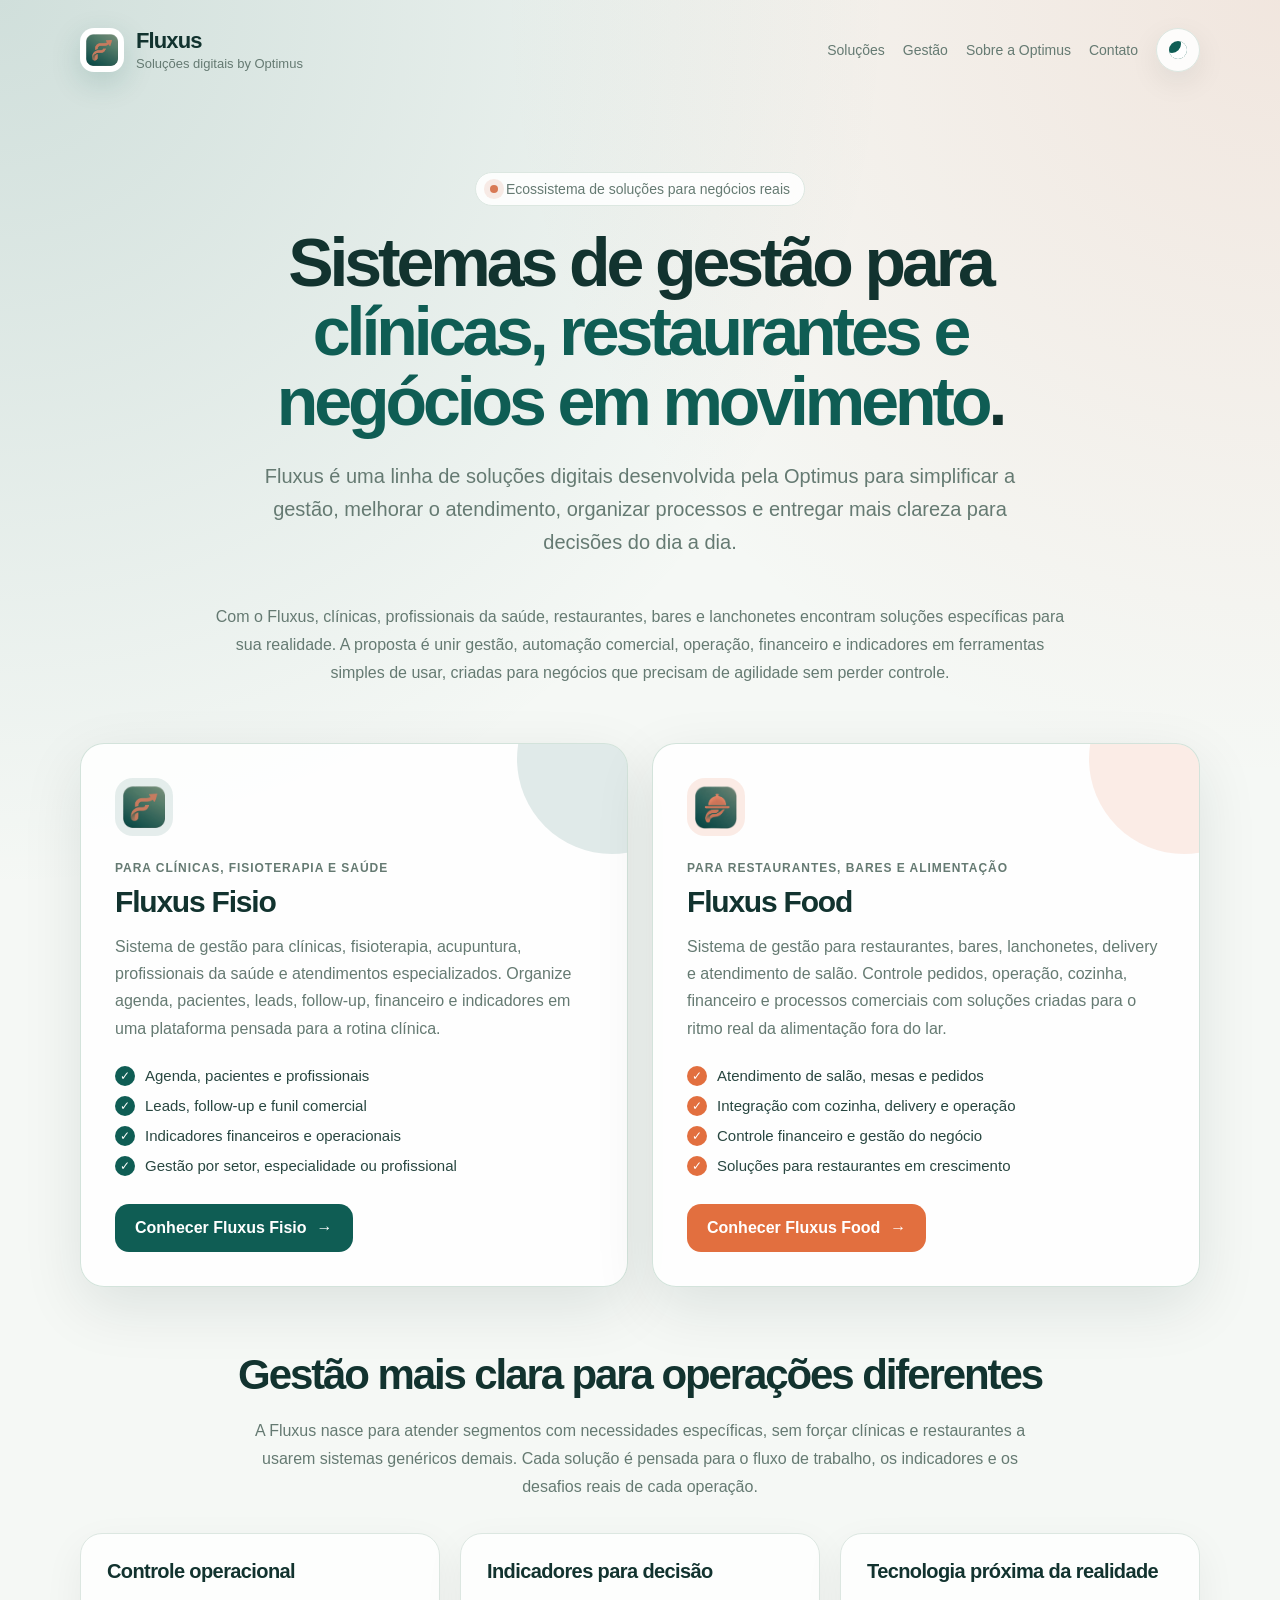
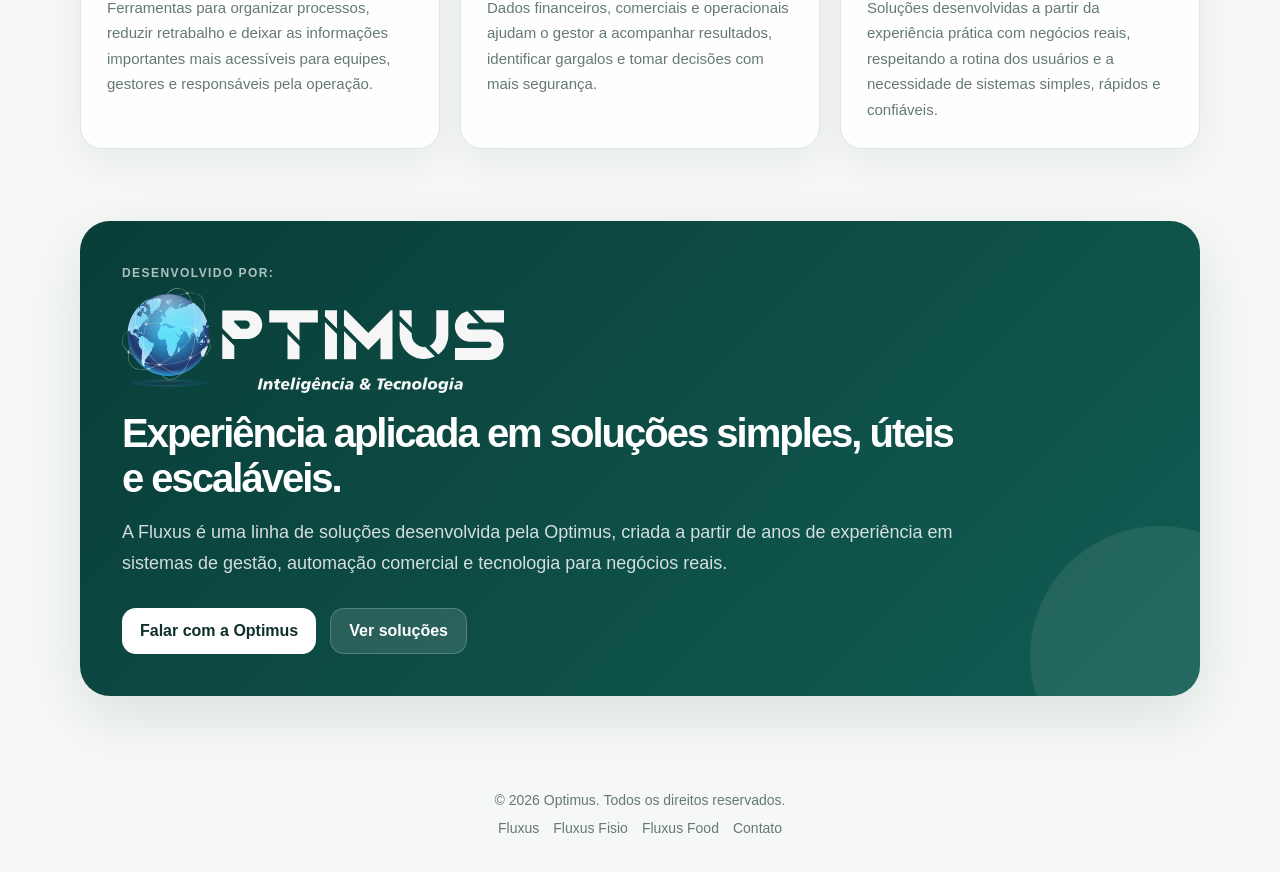
==== commit d2608a53: "fix: Ajustes visuais" ====
--- a/index.html
+++ b/index.html
@@ -434,9 +434,11 @@
 
         <section id="optimus" class="institutional page fade-in" aria-labelledby="titulo-optimus">
             <div class="institutional-content">
+                <small>Desenvolvido por:</small>
                 <div class="institutional-brand">
-                    <img src="assets/optimus.png" alt="Optimus" />
-                    <small>Desenvolvido pela Optimus</small>
+                    <a href="https://www.optimusinttec.com.br/" target="_blank" rel="noopener noreferrer">
+                        <img src="assets/LogoCompleto.svg" alt="Optimus" />
+                    </a>
                 </div>
 
                 <h2 id="titulo-optimus">
@@ -535,4 +537,4 @@
     </script>
 </body>
 
-</html>
+</html>
--- a/assets/styles.css
+++ b/assets/styles.css
@@ -521,8 +521,8 @@
 }
 
 .institutional-brand img {
-    width: 112px;
-    max-height: 44px;
+    width: 382px;
+    max-height: 200px;
     object-fit: contain;
 }
 
@@ -533,6 +533,7 @@
     font-size: 12px;
     letter-spacing: 0.12em;
     font-weight: 700;
+    padding-bottom: 8px;
 }
 
 .institutional h2 {
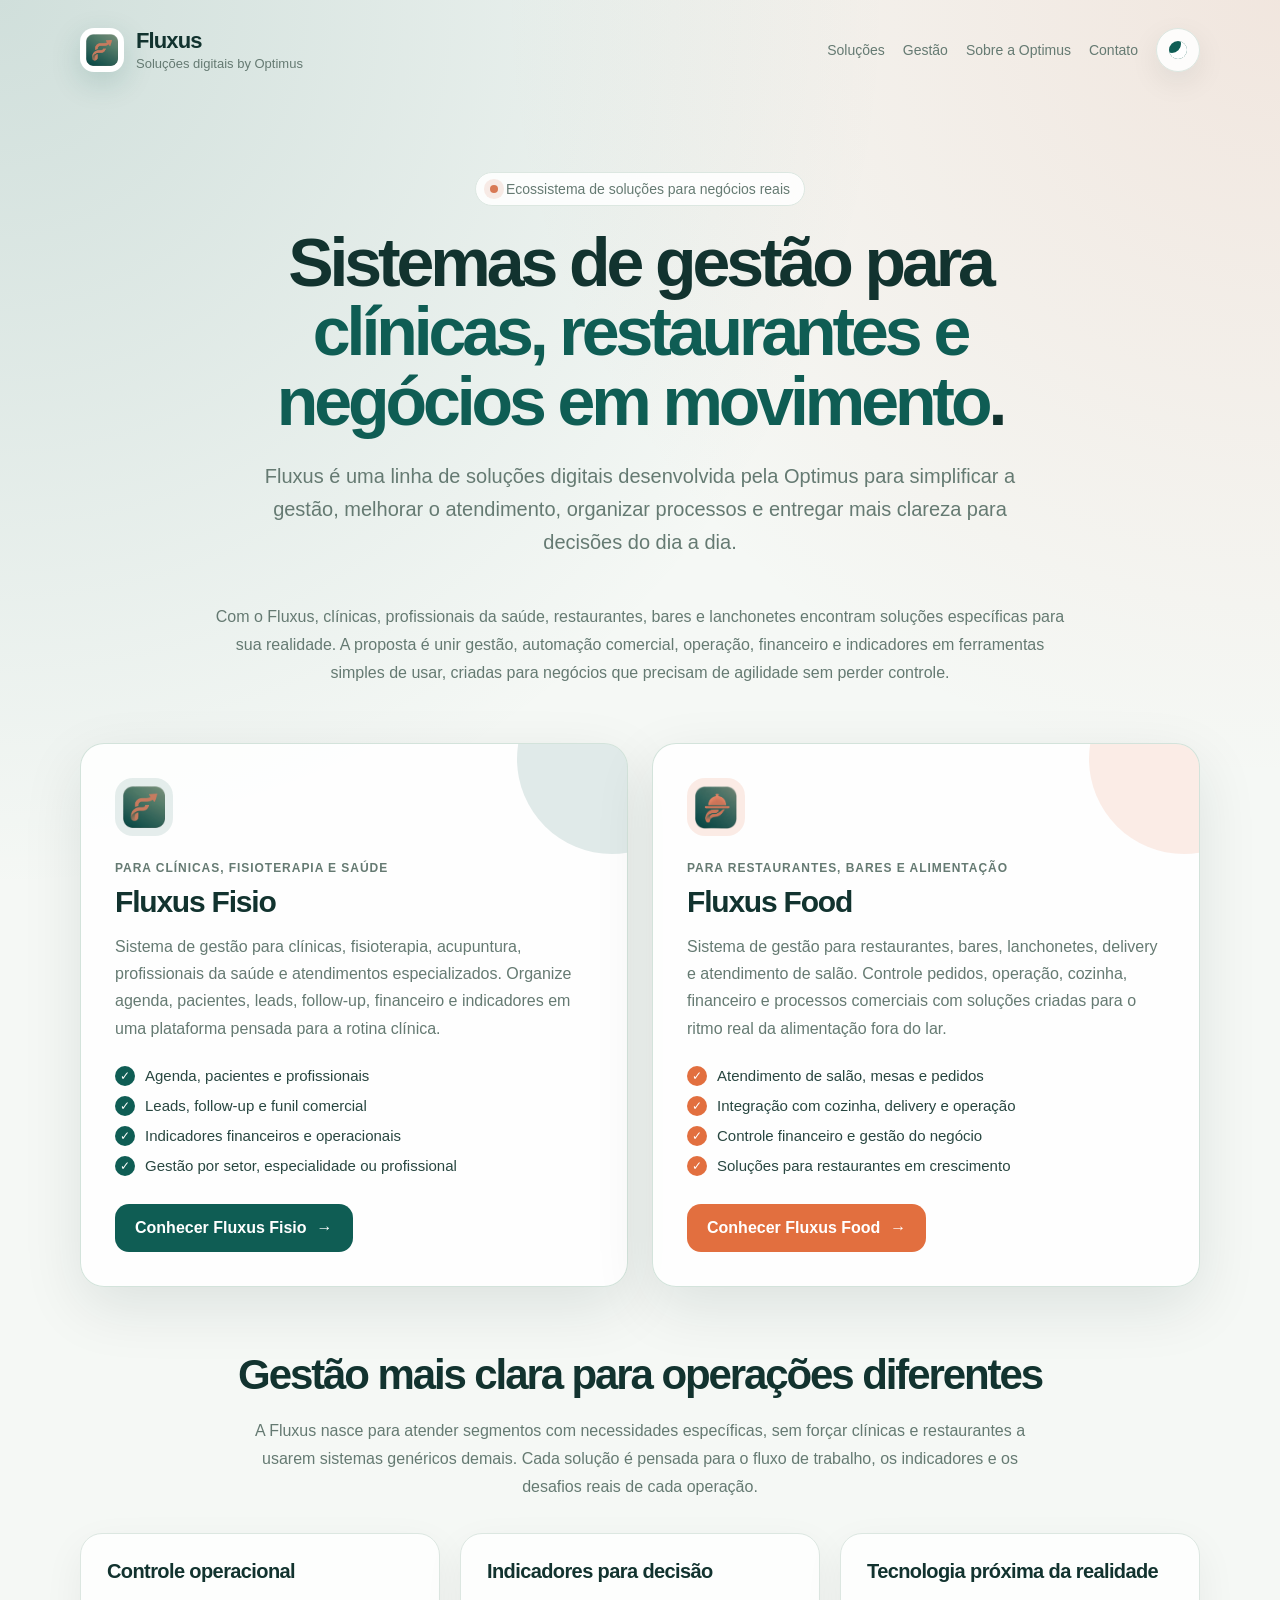
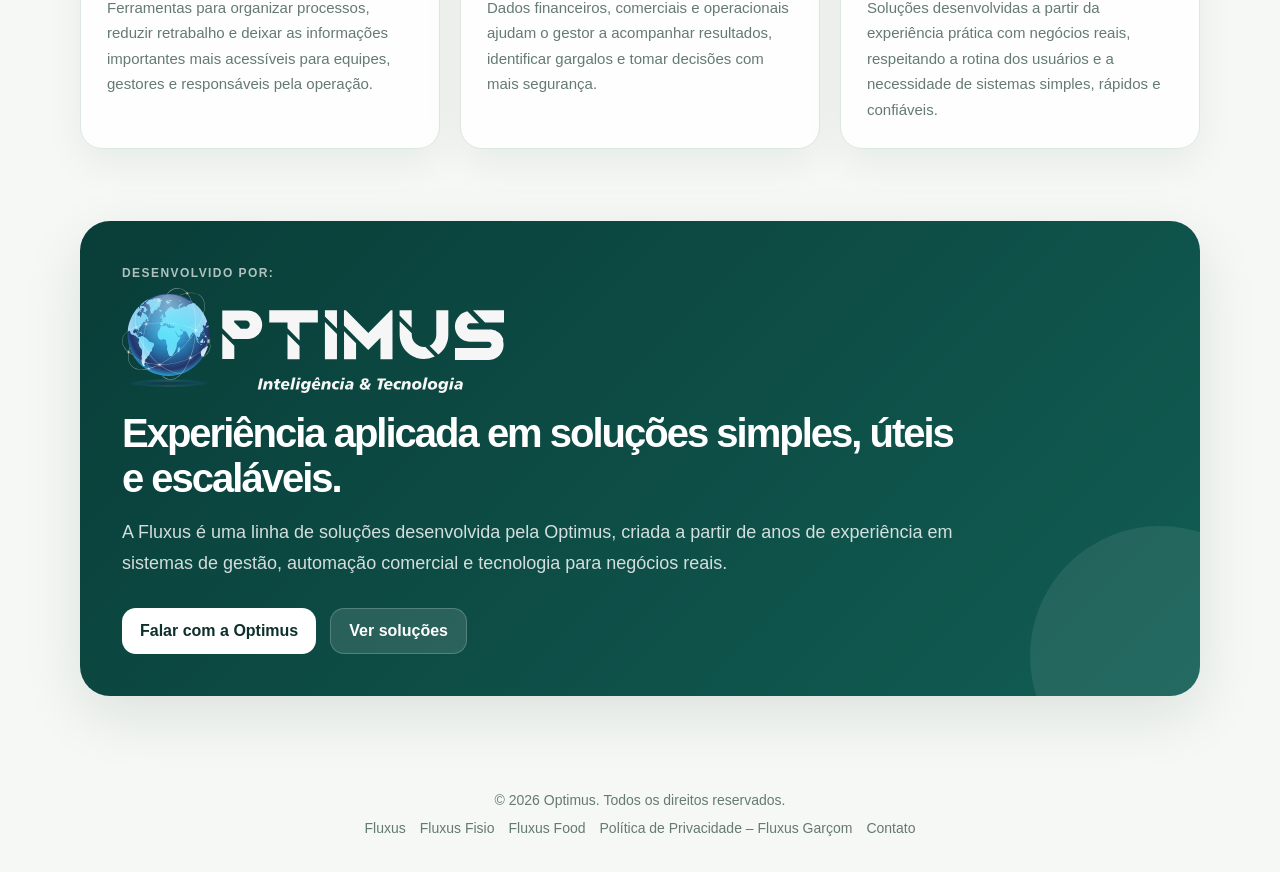
==== commit c2264f8e: "Feat: Politica de privacidade FluxusGarcom" ====
--- a/index.html
+++ b/index.html
@@ -474,6 +474,7 @@
             <a href="https://www.usefluxus.com.br/">Fluxus</a>
             <a href="https://www.fisio.usefluxus.com.br/">Fluxus Fisio</a>
             <a href="https://www.food.usefluxus.com.br/">Fluxus Food</a>
+            <a href="/politica-de-privacidade/fluxus-garcom/">Política de Privacidade – Fluxus Garçom</a>
             <a href="mailto:optimus.int.tec@gmail.com">Contato</a>
         </nav>
     </footer>
@@ -537,4 +538,4 @@
     </script>
 </body>
 
-</html>+</html>
--- a/assets/styles.css
+++ b/assets/styles.css
@@ -606,6 +606,125 @@
     color: var(--primary);
 }
 
+.legal-page {
+    padding: 42px 0 72px;
+}
+
+.legal-document {
+    width: min(900px, 100%);
+    margin: 0 auto;
+    padding: clamp(28px, 5vw, 56px);
+    border: 1px solid var(--card-border);
+    border-radius: var(--radius);
+    background: var(--surface);
+    box-shadow: var(--shadow);
+}
+
+.legal-document header {
+    padding: 0 0 34px;
+    border-bottom: 1px solid var(--border);
+}
+
+.legal-document h1 {
+    max-width: 720px;
+    font-size: clamp(32px, 5vw, 48px);
+    line-height: 1.08;
+    letter-spacing: -0.04em;
+}
+
+.legal-updated {
+    margin-top: 16px;
+    color: var(--muted);
+    font-size: 15px;
+}
+
+.legal-introduction {
+    padding: 34px 0 8px;
+}
+
+.legal-section {
+    padding-top: 34px;
+}
+
+.legal-section h2 {
+    margin-bottom: 16px;
+    color: var(--primary-dark);
+    font-size: clamp(22px, 3vw, 28px);
+    line-height: 1.25;
+    letter-spacing: -0.02em;
+}
+
+.legal-section h3 {
+    margin: 26px 0 12px;
+    color: var(--text);
+    font-size: 19px;
+    line-height: 1.35;
+}
+
+.legal-document p,
+.legal-document li,
+.legal-contact address {
+    font-size: 17px;
+    line-height: 1.75;
+}
+
+.legal-document p + p {
+    margin-top: 16px;
+}
+
+.legal-document ul {
+    margin: 16px 0 0 24px;
+}
+
+.legal-document li + li {
+    margin-top: 8px;
+}
+
+.legal-document a {
+    color: var(--primary);
+    text-decoration: underline;
+    text-decoration-thickness: 1px;
+    text-underline-offset: 3px;
+    overflow-wrap: anywhere;
+}
+
+.legal-document a:hover,
+.legal-document a:focus {
+    color: var(--primary-dark);
+}
+
+.legal-details,
+.legal-contact {
+    margin-top: 18px;
+    padding: 20px;
+    border: 1px solid var(--border);
+    border-radius: 16px;
+    background: var(--bg-soft);
+}
+
+.legal-details p,
+.legal-contact address {
+    font-style: normal;
+}
+
+.legal-details p + p {
+    margin-top: 6px;
+}
+
+.legal-details p {
+    display: grid;
+    grid-template-columns: 250px minmax(0, 1fr);
+    gap: 8px 18px;
+}
+
+.legal-details + p {
+    margin-top: 22px;
+}
+
+.legal-contact address {
+    overflow-wrap: anywhere;
+}
+
 .fade-in {
     opacity: 0;
     transform: translateY(18px);
@@ -675,4 +794,29 @@
         padding: 32px 26px;
         margin-bottom: 42px;
     }
-}
+
+    .legal-page {
+        padding-top: 20px;
+        padding-bottom: 48px;
+    }
+
+    .legal-document {
+        border-radius: 18px;
+    }
+
+    .legal-document p,
+    .legal-document li,
+    .legal-contact address {
+        font-size: 16px;
+        line-height: 1.7;
+    }
+
+    .legal-details p {
+        display: block;
+    }
+
+    .legal-details p strong {
+        display: block;
+        margin-bottom: 2px;
+    }
+}
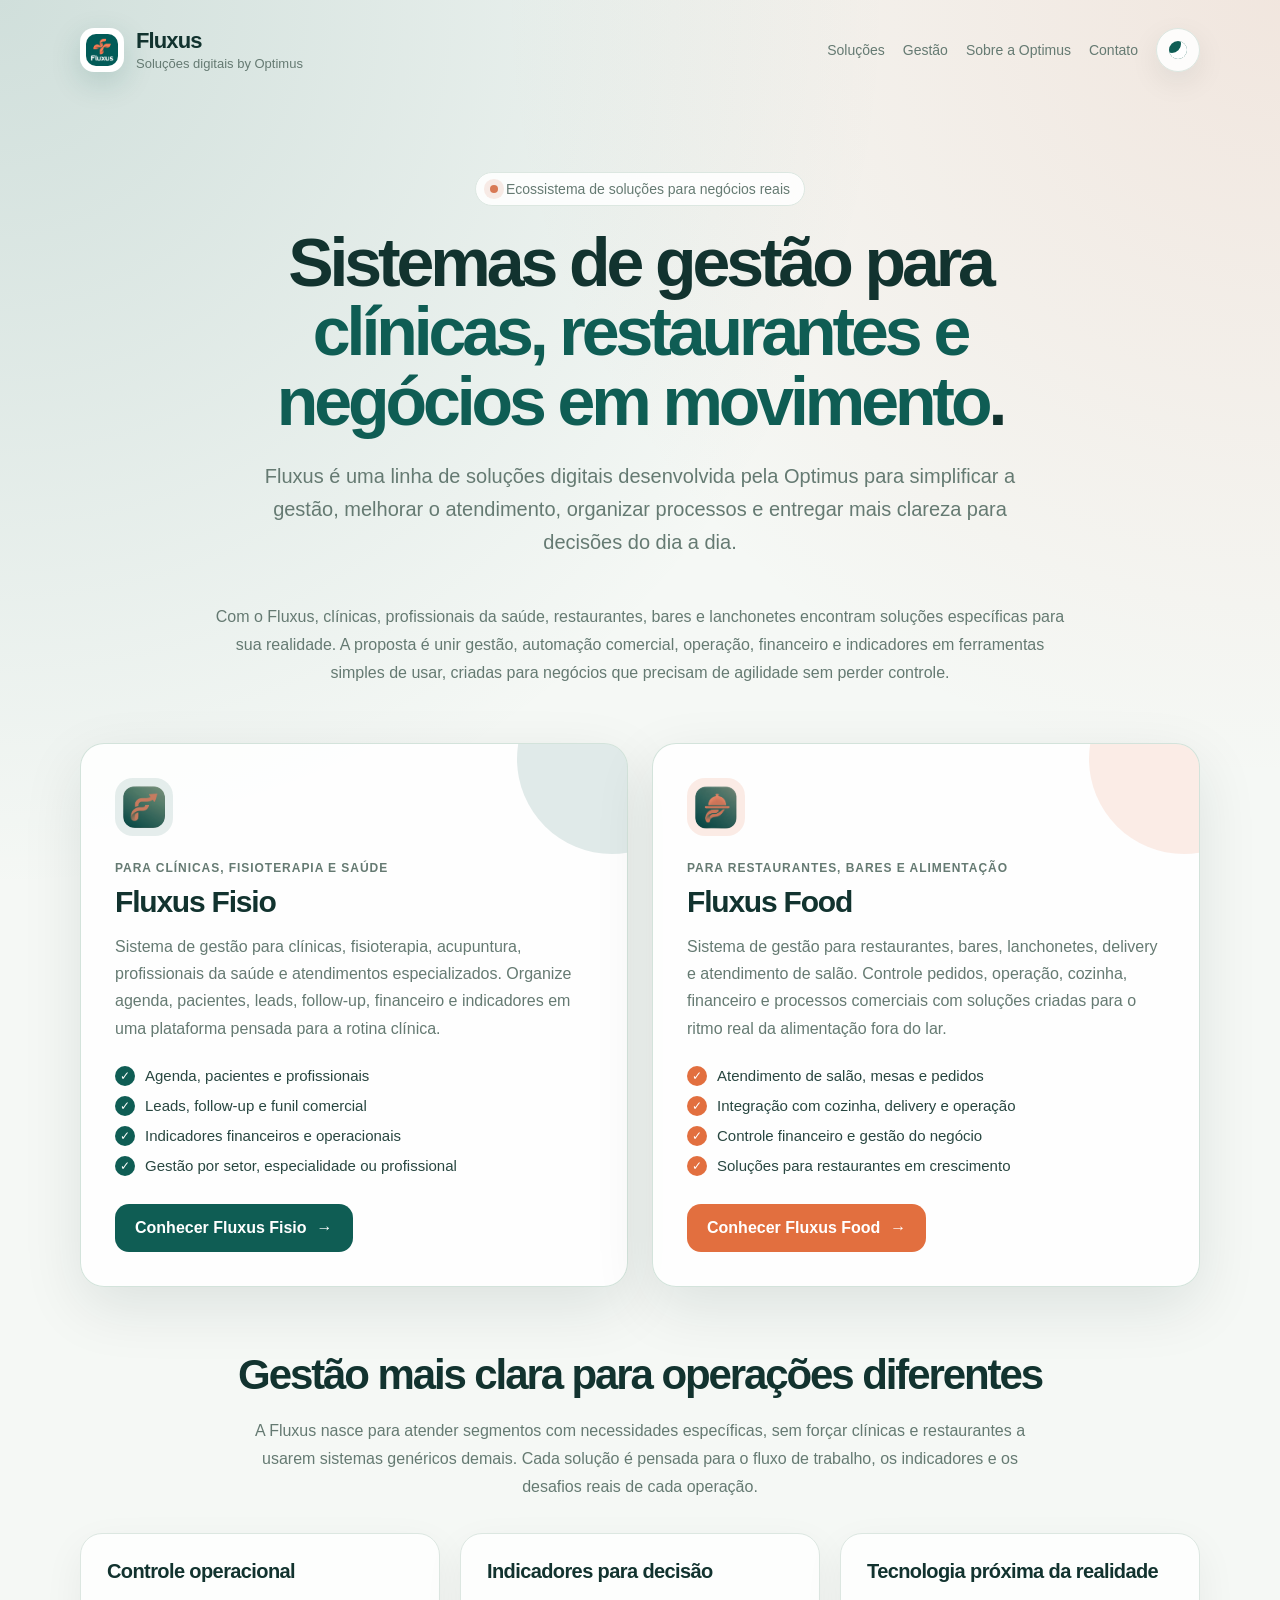
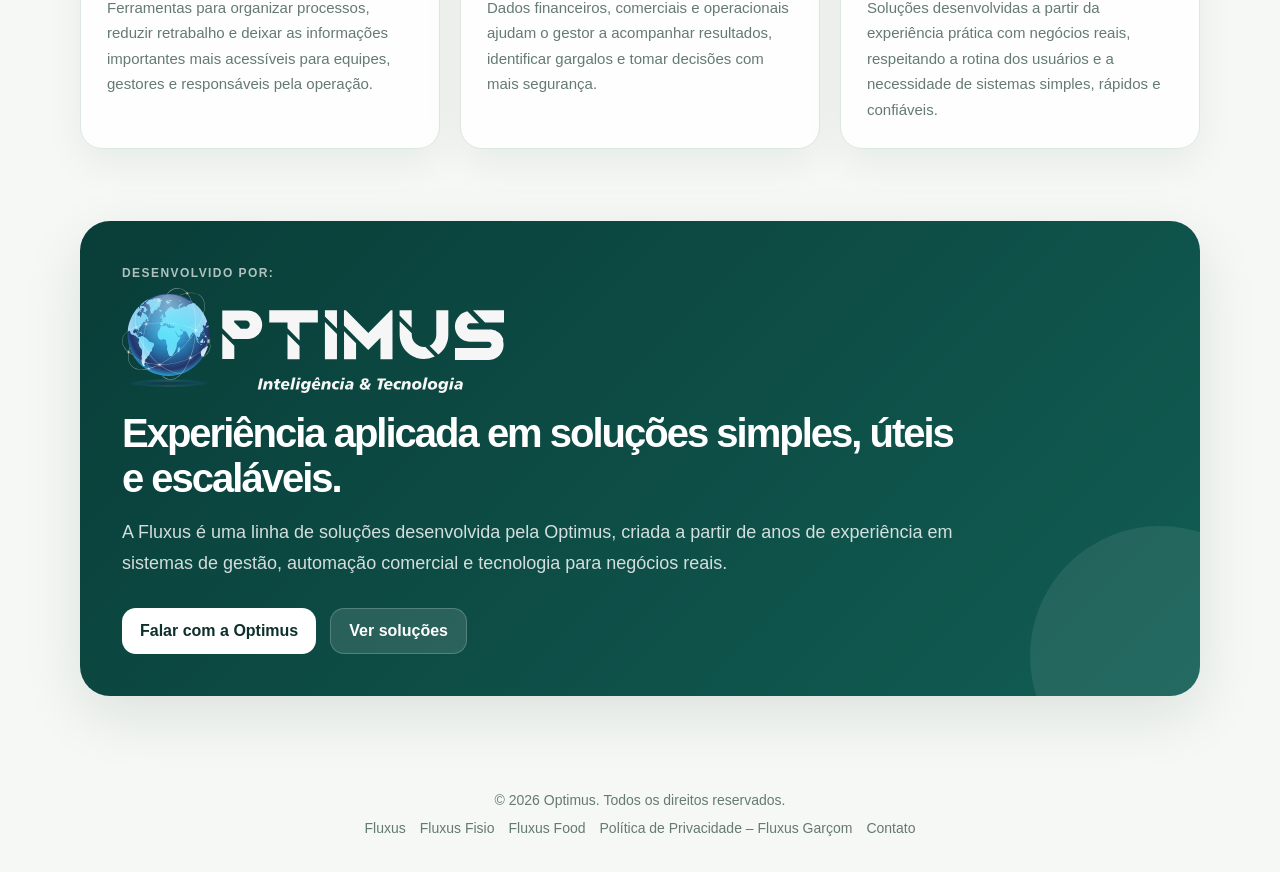
==== commit 7c759066: "Feat: Identidade visual consolidada" ====
--- a/index.html
+++ b/index.html
@@ -136,7 +136,7 @@
         "position": 1,
         "name": "Fluxus Fisio",
         "url": "https://www.fisio.usefluxus.com.br/",
-        "image": "https://www.usefluxus.com.br/assets/fluxus-og.png",
+        "image": "https://www.usefluxus.com.br/assets/products/fluxus-fisio.png",
         "description": "Sistema de gestão para clínicas, fisioterapia, acupuntura, profissionais da saúde, agenda, pacientes, leads e financeiro."
       },
       {
@@ -144,7 +144,7 @@
         "position": 2,
         "name": "Fluxus Food",
         "url": "https://www.food.usefluxus.com.br/",
-        "image": "https://www.usefluxus.com.br/assets/fluxus-food.png",
+        "image": "https://www.usefluxus.com.br/assets/products/fluxus-food.png",
         "description": "Sistema de gestão para restaurantes, bares, lanchonetes, delivery, atendimento de salão, cozinha, pedidos e financeiro."
       }
     ]
@@ -161,7 +161,7 @@
     "applicationCategory": "BusinessApplication",
     "operatingSystem": "Web",
     "url": "https://www.fisio.usefluxus.com.br/",
-    "image": "https://www.usefluxus.com.br/assets/fluxus-og.png",
+    "image": "https://www.usefluxus.com.br/assets/products/fluxus-fisio.png",
     "description": "Software de gestão para clínicas, fisioterapia, acupuntura, profissionais da saúde, agenda, pacientes, leads, follow-up, financeiro e indicadores.",
     "publisher": {
       "@id": "https://www.usefluxus.com.br/#organization"
@@ -184,7 +184,7 @@
     "applicationCategory": "BusinessApplication",
     "operatingSystem": "Web",
     "url": "https://www.food.usefluxus.com.br/",
-    "image": "https://www.usefluxus.com.br/assets/fluxus-food.png",
+    "image": "https://www.usefluxus.com.br/assets/products/fluxus-food.png",
     "description": "Software de gestão para restaurantes, bares, lanchonetes, delivery, atendimento de salão, pedidos, cozinha, operação e controle financeiro.",
     "publisher": {
       "@id": "https://www.usefluxus.com.br/#organization"
@@ -240,8 +240,8 @@
     <header class="page">
         <nav class="navbar" aria-label="Menu principal">
             <a href="https://www.usefluxus.com.br/" class="brand" aria-label="Página inicial Fluxus">
-                <div class="brand-mark" aria-hidden="true">
-                    <img src="assets/fluxus-og.png" alt="" />
+                <div class="brand-mark">
+                    <img src="assets/brand/fluxus.png" alt="Fluxus" />
                 </div>
 
                 <div class="brand-text">
@@ -300,8 +300,8 @@
             </h2>
 
             <article class="solution-card fisio fade-in" aria-labelledby="titulo-fisio">
-                <div class="solution-icon" aria-hidden="true">
-                    <img src="assets/fluxus-og.png" alt="" />
+                <div class="solution-icon">
+                    <img src="assets/products/fluxus-fisio.png" alt="Fluxus Fisio" />
                 </div>
 
                 <small>Para clínicas, fisioterapia e saúde</small>
@@ -345,8 +345,8 @@
             </article>
 
             <article class="solution-card food fade-in" aria-labelledby="titulo-food">
-                <div class="solution-icon" aria-hidden="true">
-                    <img src="assets/fluxus-food.png" alt="" />
+                <div class="solution-icon">
+                    <img src="assets/products/fluxus-food.png" alt="Fluxus Food" />
                 </div>
 
                 <small>Para restaurantes, bares e alimentação</small>
--- a/assets/styles.css
+++ b/assets/styles.css
@@ -138,12 +138,14 @@
     padding: 6px;
     box-shadow: var(--brand-shadow);
     flex: 0 0 auto;
+    overflow: hidden;
 }
 
 .brand-mark img {
     width: 100%;
     height: 100%;
     object-fit: contain;
+    border-radius: 10px;
 }
 
 .brand-text strong {
@@ -336,12 +338,14 @@
     place-items: center;
     padding: 8px;
     margin-bottom: 22px;
+    overflow: hidden;
 }
 
 .solution-icon img {
     width: 100%;
     height: 100%;
     object-fit: contain;
+    border-radius: 12px;
 }
 
 .fisio .solution-icon {
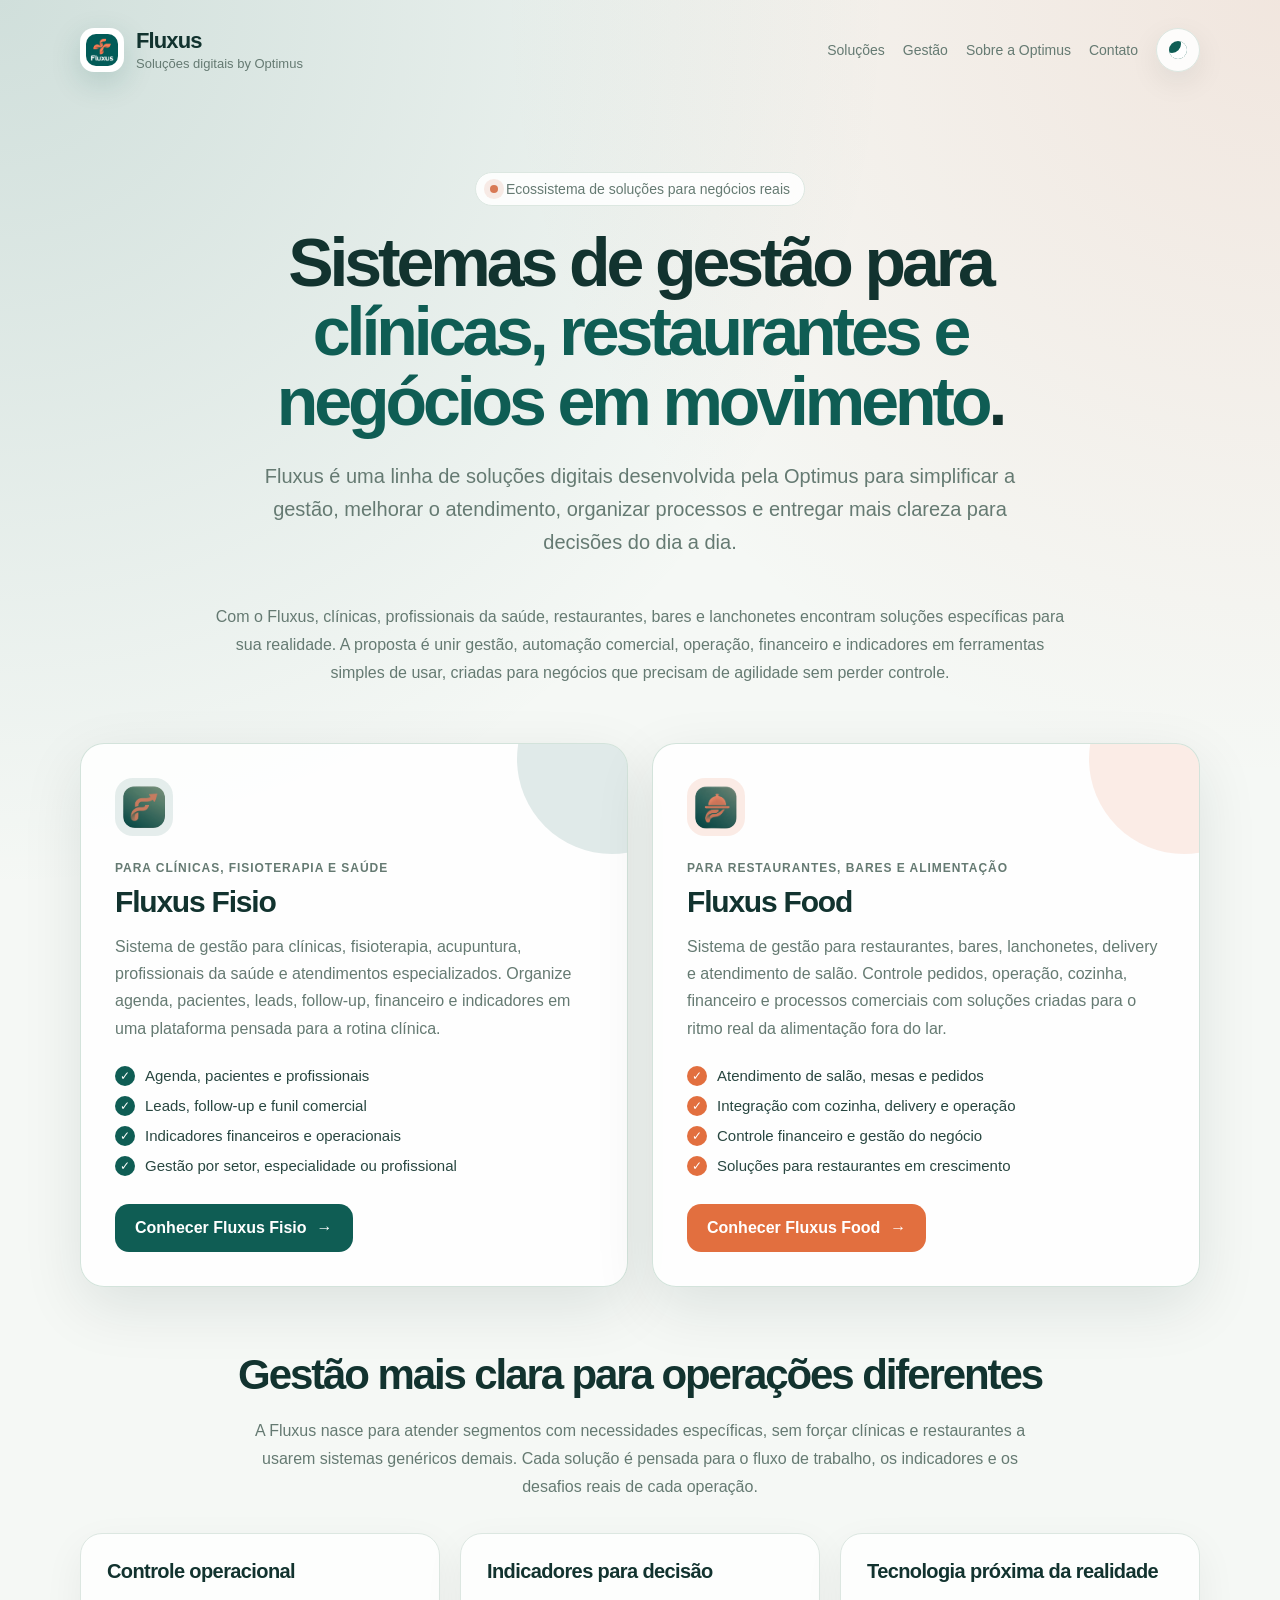
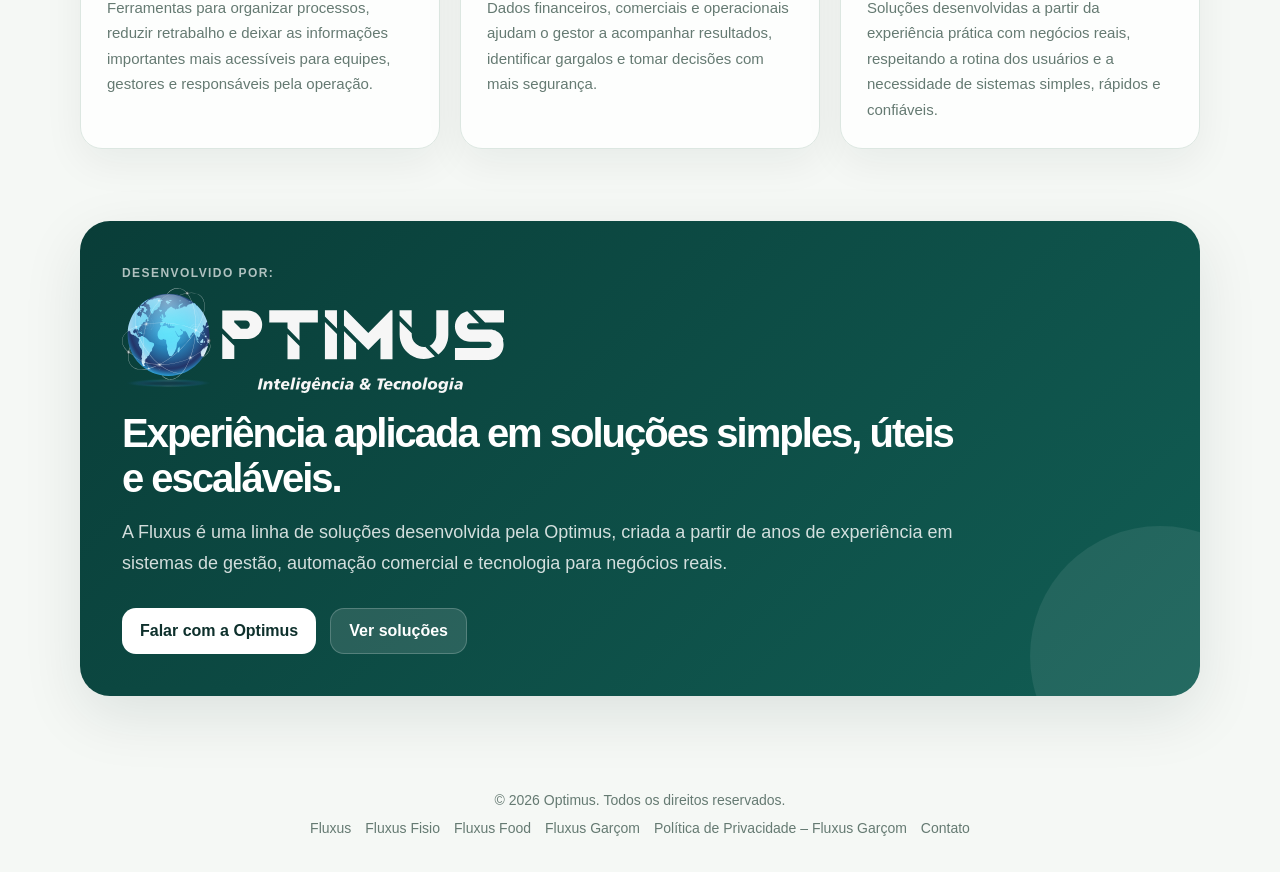
==== commit 2b963a13: "Feat: Pagina de apresentacao garcom" ====
--- a/index.html
+++ b/index.html
@@ -26,8 +26,10 @@
     <link rel="alternate" hreflang="x-default" href="https://www.usefluxus.com.br/" />
 
     <!-- Favicons -->
-    <link rel="icon" href="/assets/favicon.png" sizes="any" />
-    <link rel="apple-touch-icon" href="/assets/apple-touch-icon.png" />
+    <link rel="icon" href="/assets/favicon.ico" sizes="any" />
+    <link rel="icon" type="image/png" sizes="32x32" href="/assets/favicon-32x32.png" />
+    <link rel="icon" type="image/png" sizes="16x16" href="/assets/favicon-16x16.png" />
+    <link rel="apple-touch-icon" sizes="180x180" href="/assets/apple-touch-icon.png" />
 
     <!-- Performance -->
     <meta name="theme-color" content="#0f5d54" />
@@ -62,7 +64,7 @@
     "name": "Optimus",
     "alternateName": "Optimus Tecnologia",
     "url": "https://www.usefluxus.com.br/",
-    "logo": "https://www.usefluxus.com.br/assets/fluxus-og.png",
+    "logo": "https://www.usefluxus.com.br/assets/brand/fluxus.png",
     "description": "A Optimus desenvolve soluções digitais de gestão, automação comercial e tecnologia para negócios reais.",
     "brand": {
       "@type": "Brand",
@@ -474,6 +476,7 @@
             <a href="https://www.usefluxus.com.br/">Fluxus</a>
             <a href="https://www.fisio.usefluxus.com.br/">Fluxus Fisio</a>
             <a href="https://www.food.usefluxus.com.br/">Fluxus Food</a>
+            <a href="/fluxus-garcom/">Fluxus Garçom</a>
             <a href="/politica-de-privacidade/fluxus-garcom/">Política de Privacidade – Fluxus Garçom</a>
             <a href="mailto:optimus.int.tec@gmail.com">Contato</a>
         </nav>
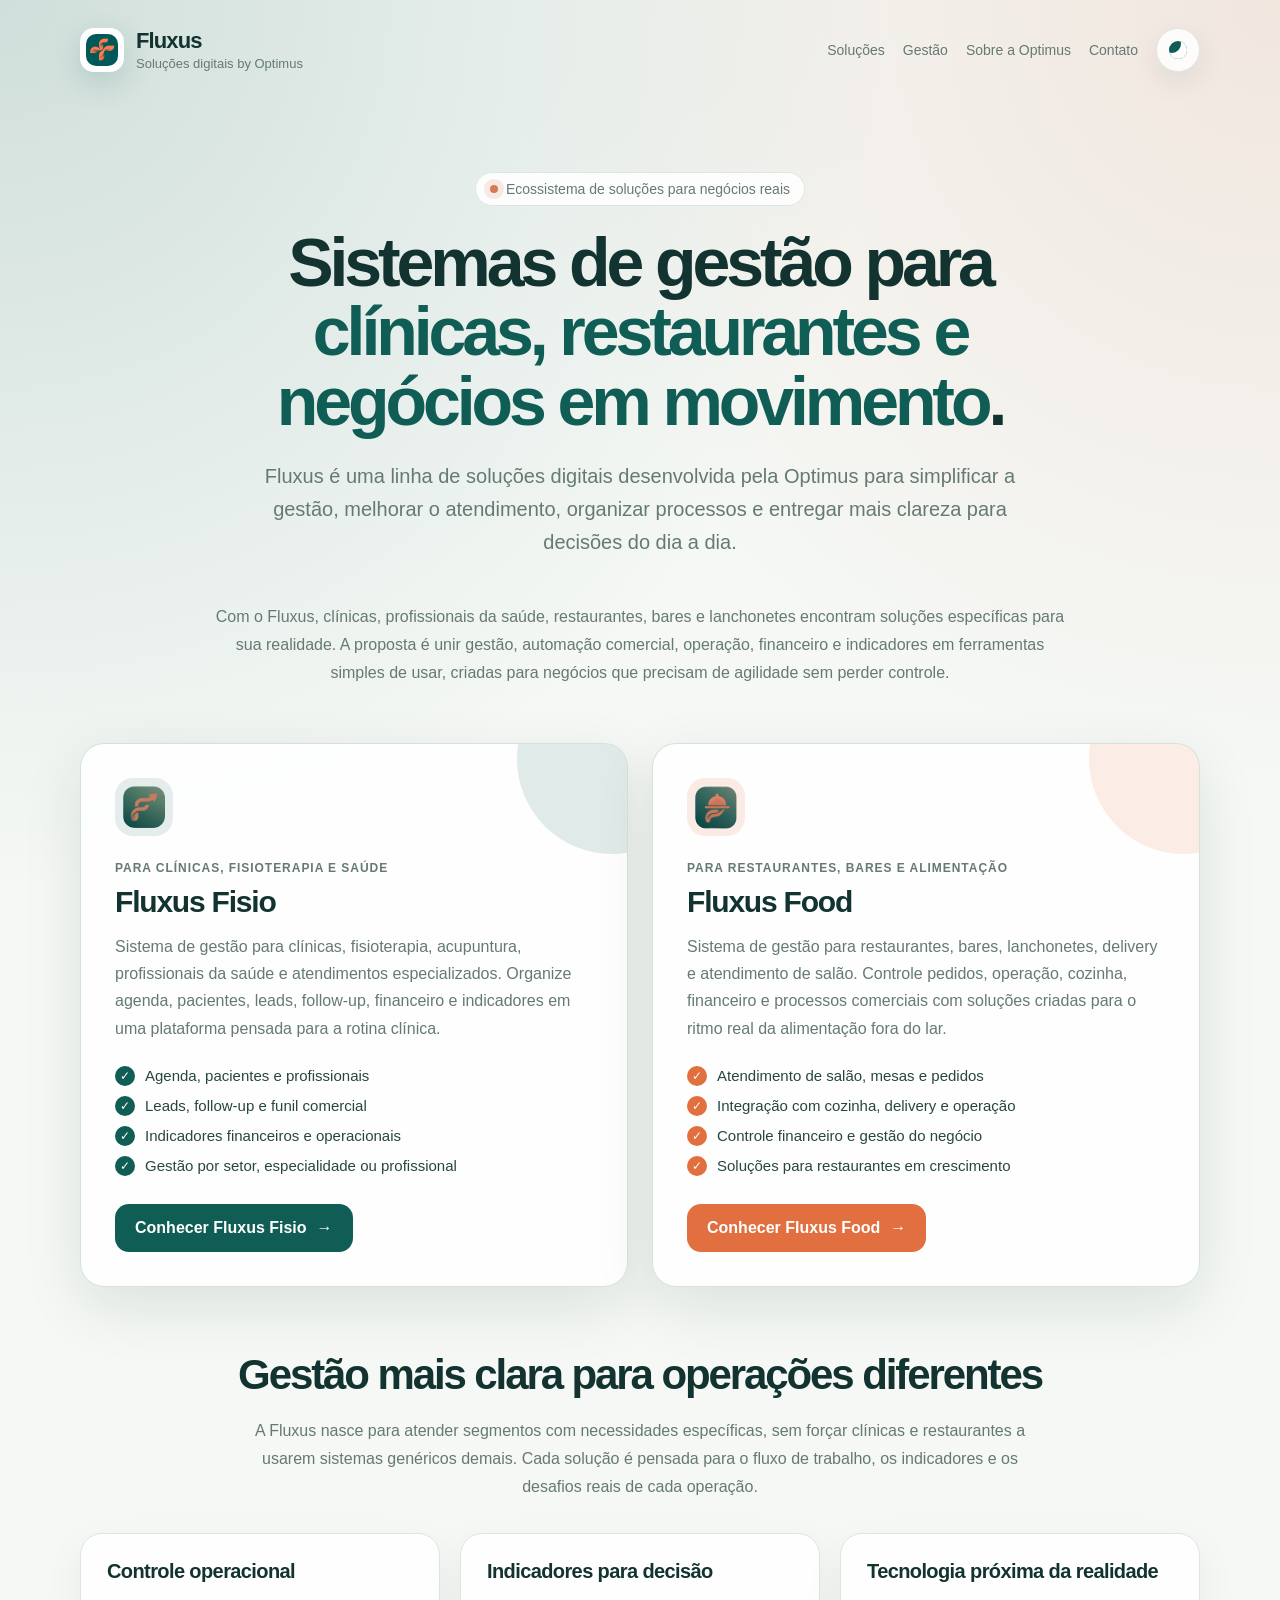
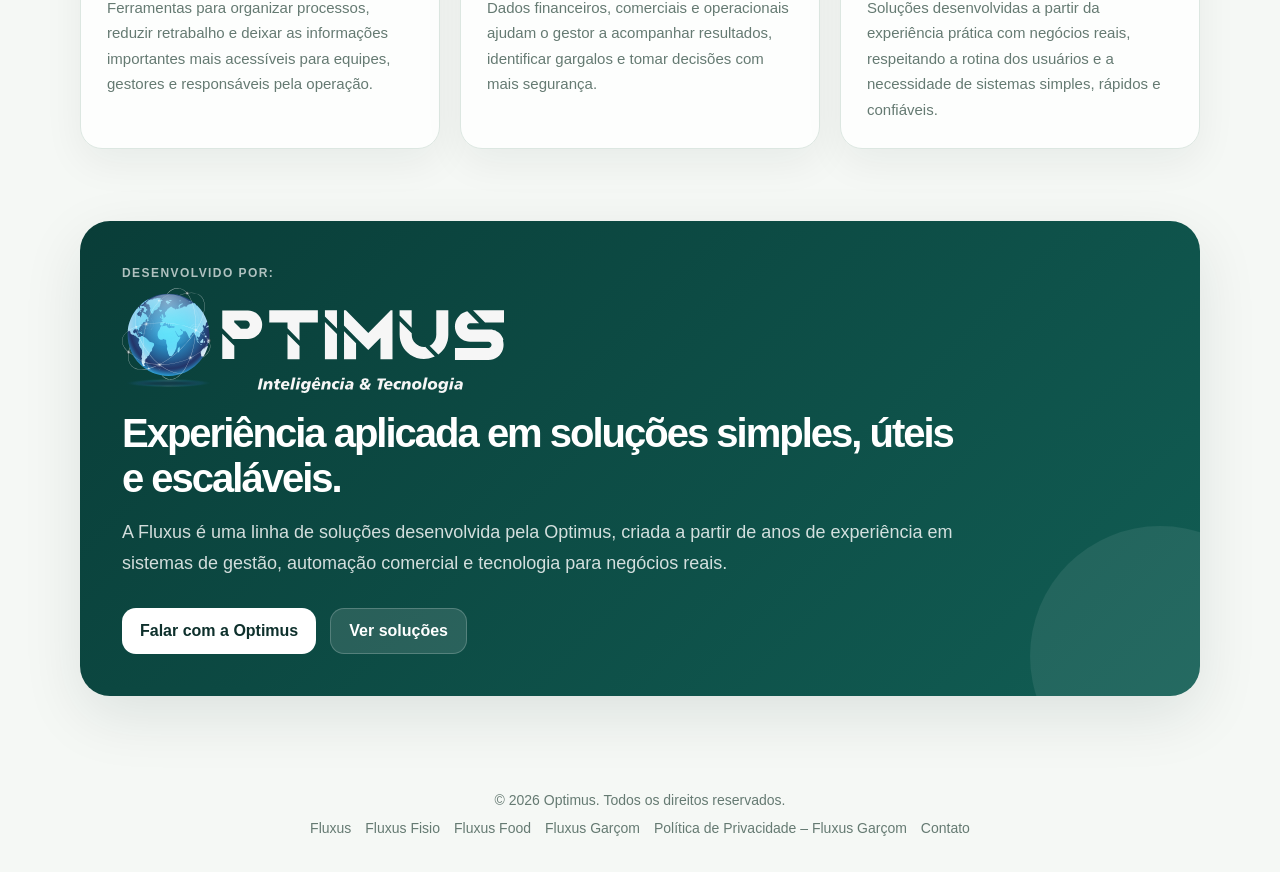
==== commit e02cb401: "Fix: Ajustes de navegacao" ====
--- a/index.html
+++ b/index.html
@@ -145,7 +145,7 @@
         "@type": "ListItem",
         "position": 2,
         "name": "Fluxus Food",
-        "url": "https://www.food.usefluxus.com.br/",
+        "url": "https://www.usefluxus.com.br/fluxus-food/",
         "image": "https://www.usefluxus.com.br/assets/products/fluxus-food.png",
         "description": "Sistema de gestão para restaurantes, bares, lanchonetes, delivery, atendimento de salão, cozinha, pedidos e financeiro."
       }
@@ -181,11 +181,11 @@
   {
     "@context": "https://schema.org",
     "@type": "SoftwareApplication",
-    "@id": "https://www.food.usefluxus.com.br/#software",
+    "@id": "https://www.usefluxus.com.br/fluxus-food/#software",
     "name": "Fluxus Food",
     "applicationCategory": "BusinessApplication",
     "operatingSystem": "Web",
-    "url": "https://www.food.usefluxus.com.br/",
+    "url": "https://www.usefluxus.com.br/fluxus-food/",
     "image": "https://www.usefluxus.com.br/assets/products/fluxus-food.png",
     "description": "Software de gestão para restaurantes, bares, lanchonetes, delivery, atendimento de salão, pedidos, cozinha, operação e controle financeiro.",
     "publisher": {
@@ -384,7 +384,7 @@
                     </div>
                 </div>
 
-                <a class="button food-button" href="https://www.food.usefluxus.com.br/"
+                <a class="button food-button" href="/fluxus-food/"
                     aria-label="Conhecer o Fluxus Food, sistema de gestão para restaurantes">
                     Conhecer Fluxus Food
                     <span aria-hidden="true">→</span>
@@ -475,7 +475,7 @@
         <nav class="footer-links" aria-label="Links de rodapé">
             <a href="https://www.usefluxus.com.br/">Fluxus</a>
             <a href="https://www.fisio.usefluxus.com.br/">Fluxus Fisio</a>
-            <a href="https://www.food.usefluxus.com.br/">Fluxus Food</a>
+            <a href="/fluxus-food/">Fluxus Food</a>
             <a href="/fluxus-garcom/">Fluxus Garçom</a>
             <a href="/politica-de-privacidade/fluxus-garcom/">Política de Privacidade – Fluxus Garçom</a>
             <a href="mailto:optimus.int.tec@gmail.com">Contato</a>
